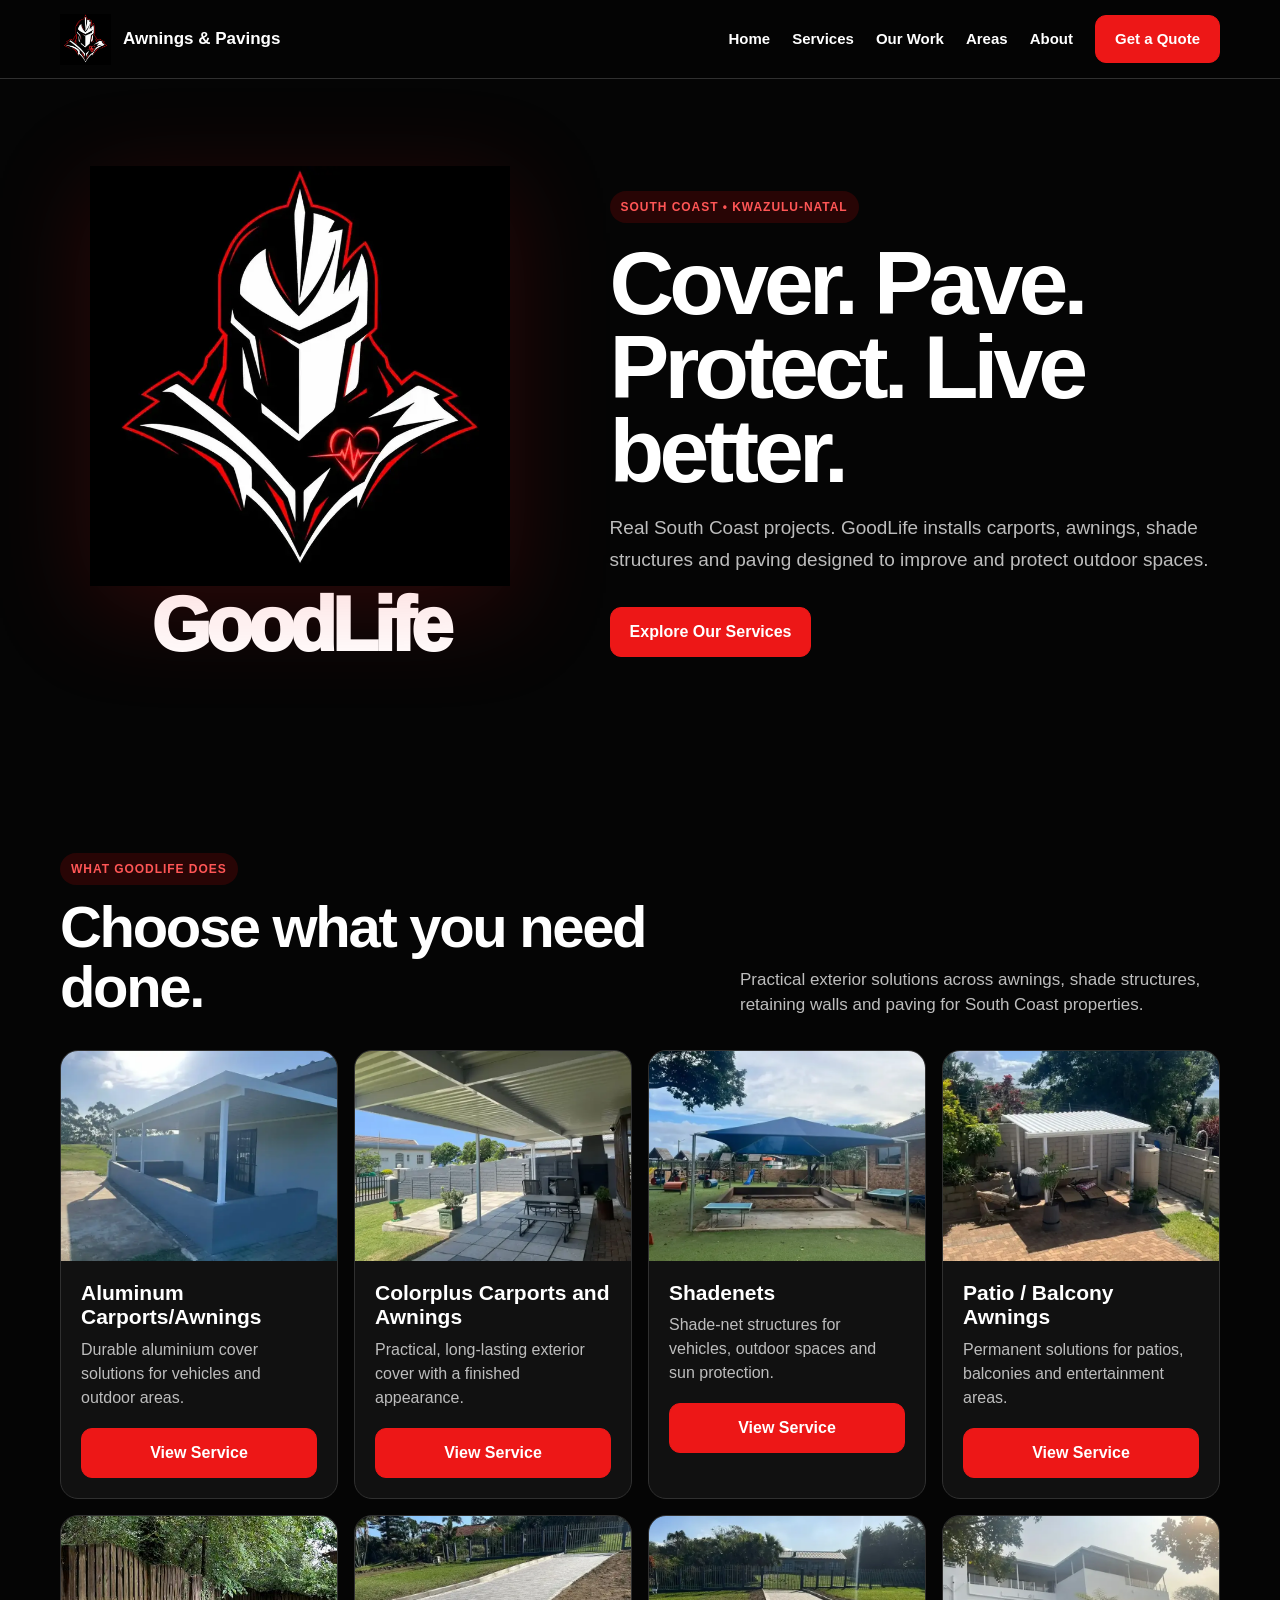
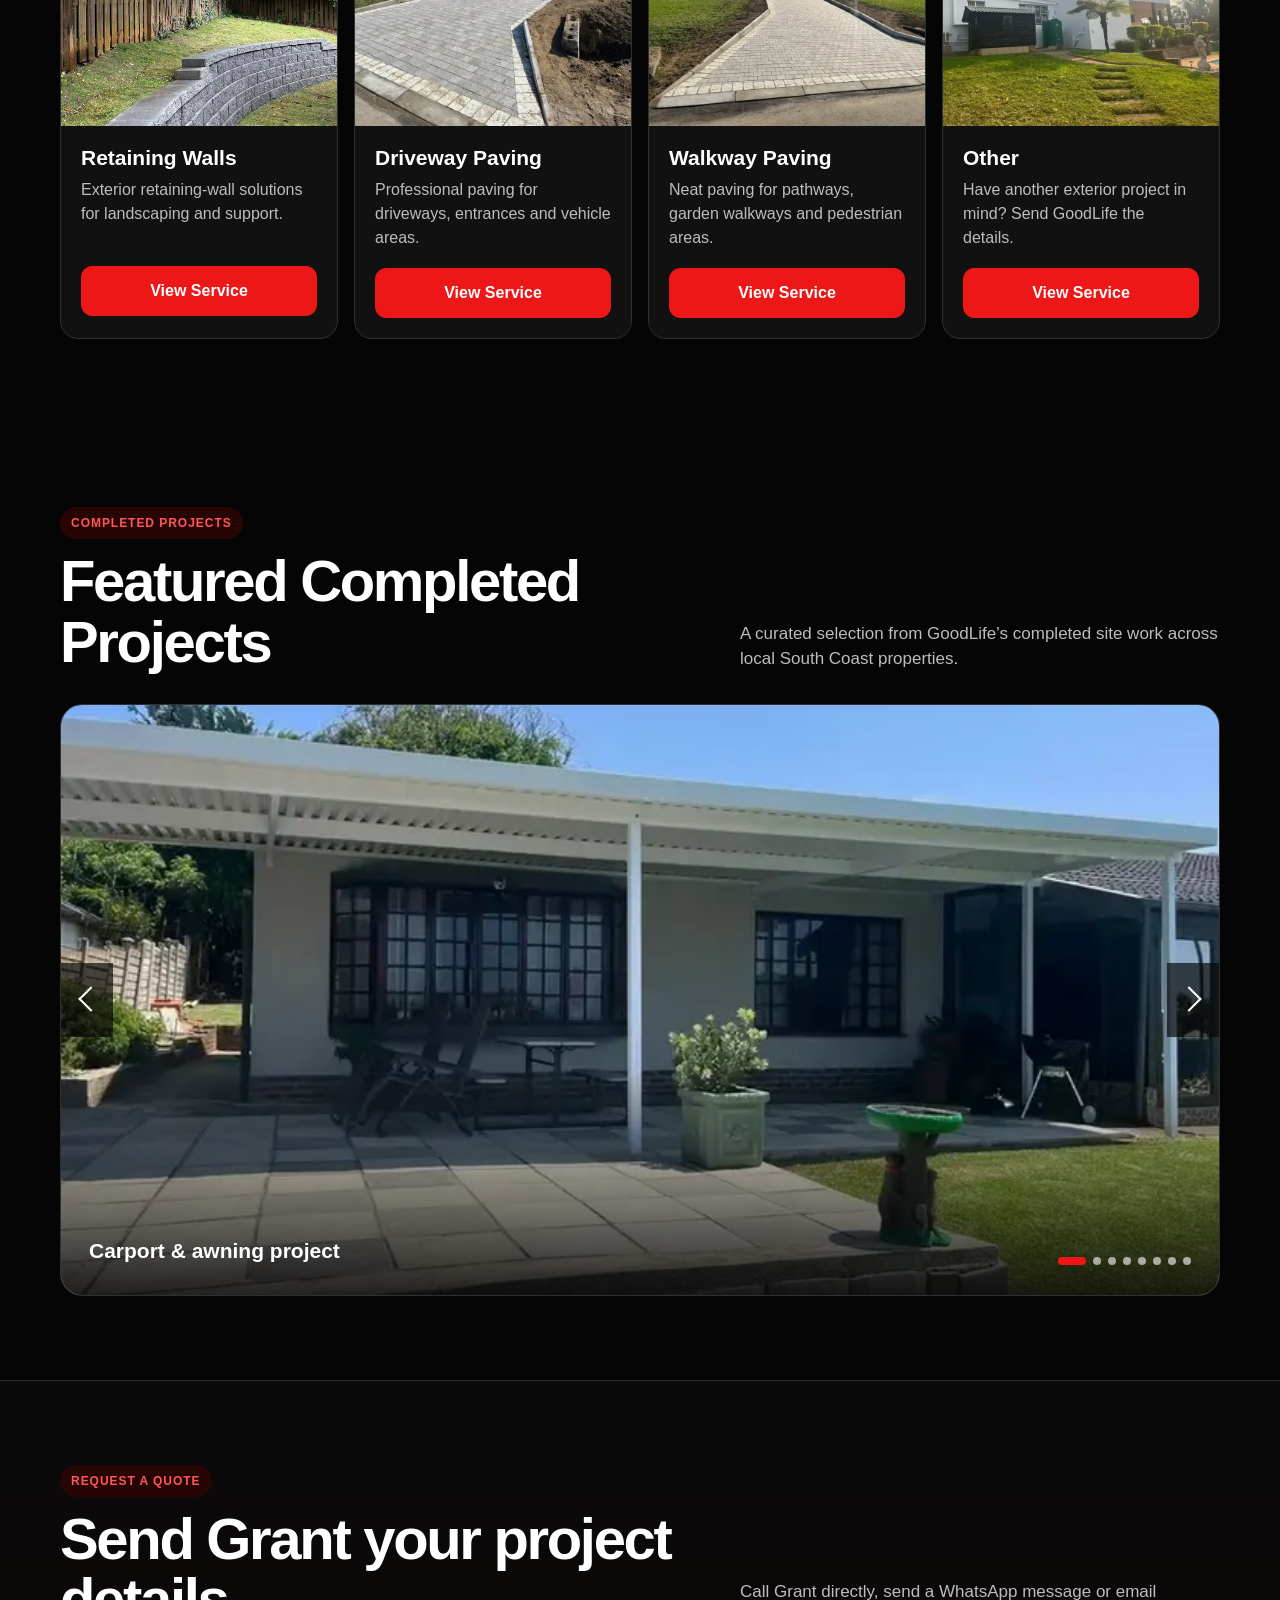
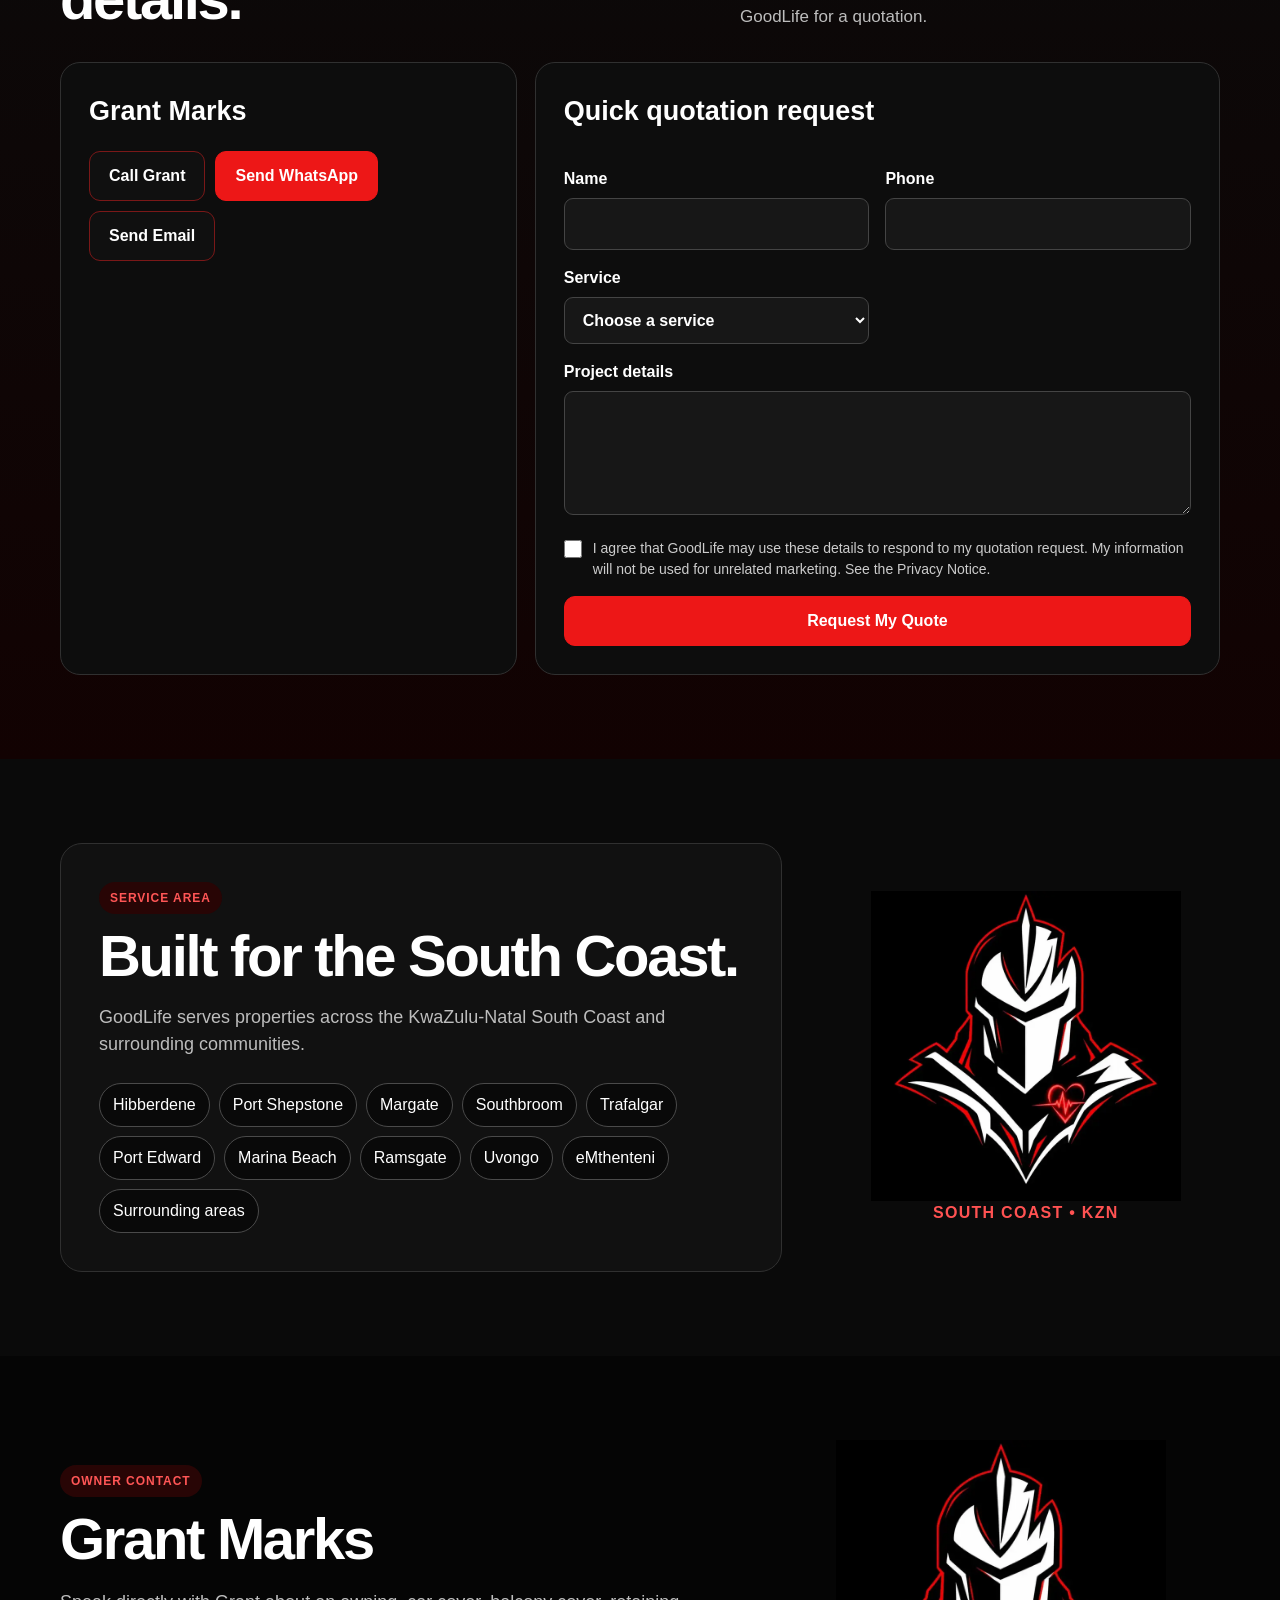
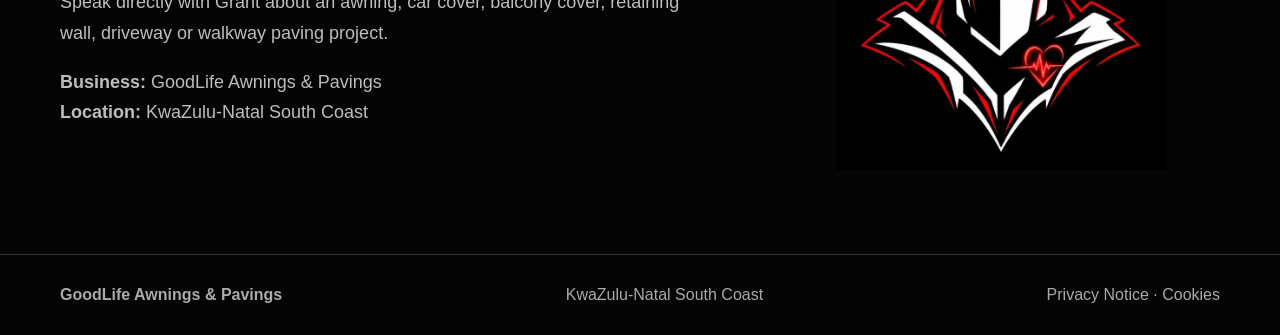
==== index.html @ 6f9e1778 "Add Ramsgate, Uvongo and eMthenteni to service areas" ====
<!doctype html><html lang="en"><head><meta charset="utf-8"><meta name="viewport" content="width=device-width,initial-scale=1"><title>GoodLife Awnings &amp; Pavings | South Coast KZN</title><meta name="description" content="Awnings, carports, shade structures, retaining walls and paving across the KwaZulu-Natal South Coast."><link rel="stylesheet" href="styles.css"><link rel="manifest" href="manifest.webmanifest"><link rel="icon" type="image/png" sizes="32x32" href="assets/icons/favicon-32.png"><link rel="apple-touch-icon" sizes="180x180" href="assets/icons/apple-touch-icon.png"><meta name="theme-color" content="#111111"></head><body>
<header><div class="wrap nav"><a class="brand" href="#home"><img src="assets/images/goodlife-logo.webp" alt="GoodLife knight logo"><strong>Awnings &amp; Pavings</strong></a><nav><a href="#home">Home</a><a href="#services">Services</a><a href="#work">Our Work</a><a href="#area">Areas</a><a href="#about">About</a><a class="btn primary" href="#contact">Get a Quote</a></nav></div></header><main>
<section class="wrap hero" id="home"><div class="hero-logo"><img src="assets/images/goodlife-logo.webp" alt="GoodLife knight logo"><span>GoodLife</span></div><div class="hero-copy"><span class="tag">South Coast • KwaZulu-Natal</span><h1>Cover. Pave.<br>Protect. Live better.</h1><p class="lead">Real South Coast projects. GoodLife installs carports, awnings, shade structures and paving designed to improve and protect outdoor spaces.</p><a class="btn primary" href="#services">Explore Our Services</a></div></section>
<section id="services"><div class="wrap"><div class="head"><div><span class="tag">What GoodLife does</span><h2>Choose what you need done.</h2></div><p>Practical exterior solutions across awnings, shade structures, retaining walls and paving for South Coast properties.</p></div><div class="services">
<article class="card" data-service="aluminum-carports-awnings"><img src="assets/images/service-aluminum-carports-awnings.webp" alt="GoodLife aluminium carport project"><div class="body"><h3>Aluminum Carports/Awnings</h3><p>Durable aluminium cover solutions for vehicles and outdoor areas.</p><a class="btn primary" href="service.html?service=aluminum-carports-awnings">View Service</a></div></article>
<article class="card" data-service="colorplus-carports-awnings"><img src="assets/images/service-colorplus-carports-awnings.webp" alt="GoodLife Colorplus awning project"><div class="body"><h3>Colorplus Carports and Awnings</h3><p>Practical, long-lasting exterior cover with a finished appearance.</p><a class="btn primary" href="service.html?service=colorplus-carports-awnings">View Service</a></div></article>
<article class="card" data-service="shadenets"><img src="assets/images/service-shadenets.webp" alt="GoodLife shade-net project"><div class="body"><h3>Shadenets</h3><p>Shade-net structures for vehicles, outdoor spaces and sun protection.</p><a class="btn primary" href="service.html?service=shadenets">View Service</a></div></article>
<article class="card" data-service="patio-balcony-awnings"><img src="assets/images/service-patio-balcony-awnings.webp" alt="GoodLife patio awning project"><div class="body"><h3>Patio / Balcony Awnings</h3><p>Permanent solutions for patios, balconies and entertainment areas.</p><a class="btn primary" href="service.html?service=patio-balcony-awnings">View Service</a></div></article>
<article class="card" data-service="retaining-walls"><img src="assets/images/retaining-walls-project.jpg" alt="Completed curved block retaining wall installed by GoodLife"><div class="body"><h3>Retaining Walls</h3><p>Exterior retaining-wall solutions for landscaping and support.</p><a class="btn primary" href="service.html?service=retaining-walls">View Service</a></div></article>
<article class="card" data-service="driveway-paving"><img src="assets/images/service-driveway-paving.webp" alt="GoodLife driveway paving project"><div class="body"><h3>Driveway Paving</h3><p>Professional paving for driveways, entrances and vehicle areas.</p><a class="btn primary" href="service.html?service=driveway-paving">View Service</a></div></article>
<article class="card" data-service="walkway-paving"><img src="assets/images/service-walkway-paving.webp" alt="GoodLife walkway paving project"><div class="body"><h3>Walkway Paving</h3><p>Neat paving for pathways, garden walkways and pedestrian areas.</p><a class="btn primary" href="service.html?service=walkway-paving">View Service</a></div></article>
<article class="card" data-service="other"><img src="assets/images/service-other.webp" alt="GoodLife exterior project"><div class="body"><h3>Other</h3><p>Have another exterior project in mind? Send GoodLife the details.</p><a class="btn primary" href="service.html?service=other">View Service</a></div></article>
</div></div></section>
<section id="work"><div class="wrap"><div class="head"><div><span class="tag">Completed projects</span><h2>Featured Completed Projects</h2></div><p>A curated selection from GoodLife’s completed site work across local South Coast properties.</p></div><div class="carousel" tabindex="0" aria-label="Featured completed projects carousel"><div class="slides">
<figure class="slide active"><img src="assets/images/project-01.webp" alt="GoodLife carport project"><figcaption>Carport &amp; awning project</figcaption></figure><figure class="slide"><img src="assets/images/project-02.webp" alt="GoodLife vehicle cover"><figcaption>Vehicle cover installation</figcaption></figure><figure class="slide"><img src="assets/images/project-03.webp" alt="GoodLife patio cover"><figcaption>Patio &amp; outdoor cover</figcaption></figure><figure class="slide"><img src="assets/images/project-04.webp" alt="GoodLife shade structure"><figcaption>Shade structure project</figcaption></figure><figure class="slide"><img src="assets/images/project-05.webp" alt="Outdoor cover"><figcaption>Outdoor entertainment area</figcaption></figure><figure class="slide"><img src="assets/images/project-06.webp" alt="Covered vehicle area"><figcaption>Covered vehicle area</figcaption></figure><figure class="slide"><img src="assets/images/project-07.webp" alt="Completed property project"><figcaption>Completed property project</figcaption></figure><figure class="slide"><img src="assets/images/project-08.webp" alt="Exterior installation"><figcaption>Exterior installation</figcaption></figure>
</div><button class="arrow prev" type="button" aria-label="Previous completed project"></button><button class="arrow next" type="button" aria-label="Next completed project"></button><div class="dots"></div></div></div></section>
<section class="contact" id="contact"><div class="wrap"><div class="head"><div><span class="tag">Request a quote</span><h2>Send Grant your project details.</h2></div><p>Call Grant directly, send a WhatsApp message or email GoodLife for a quotation.</p></div><div class="contact-grid"><div class="contact-card"><h3>Grant Marks</h3><div class="contact-line" id="callLine" hidden><b>Business Calls</b><br><span>063 752 2149</span></div><div class="contact-line" id="waLine" hidden><b>WhatsApp</b><br><span>063 752 2149</span></div><div class="contact-line" id="emailLine" hidden><b>Email</b><br><span>goodlifepavingsndawnings@yahoo.com</span></div><div class="actions"><a class="btn secondary" id="callBtn" href="tel:+27637522149">Call Grant</a><a class="btn primary" id="waBtn" href="https://wa.me/27637522149" target="_blank" rel="noopener">Send WhatsApp</a><a class="btn secondary" id="mailBtn" href="mailto:goodlifepavingsndawnings@yahoo.com">Send Email</a></div></div>
<form class="contact-card" id="quoteForm"><h3>Quick quotation request</h3><label>Name<input id="nm" required autocomplete="name"></label><label>Phone<input id="ph" required inputmode="tel" autocomplete="tel"></label><label>Service<select id="sv" required><option value="">Choose a service</option><option>Aluminum Carports/Awnings</option><option>Colorplus Carports and Awnings</option><option>Shadenets</option><option>Patio / Balcony Awnings</option><option>Retaining Walls</option><option>Driveway Paving</option><option>Walkway Paving</option><option>Other</option></select></label><label>Project details<textarea id="msg" rows="4" required></textarea></label><label class="consent"><input id="dwkConsent" type="checkbox" required><span>I agree that GoodLife may use these details to respond to my quotation request. My information will not be used for unrelated marketing. See the <a href="privacy.html" target="_blank" rel="noopener">Privacy Notice</a>.</span></label><button class="btn primary" type="submit">Request My Quote</button></form></div></div></section>
<section id="area"><div class="wrap area"><div class="area-box"><span class="tag">Service area</span><h2>Built for the South Coast.</h2><p>GoodLife serves properties across the KwaZulu-Natal South Coast and surrounding communities.</p><div class="chips"><span>Hibberdene</span><span>Port Shepstone</span><span>Margate</span><span>Southbroom</span><span>Trafalgar</span><span>Port Edward</span><span>Marina Beach</span><span>Ramsgate</span><span>Uvongo</span><span>eMthenteni</span><span>Surrounding areas</span></div></div><div class="area-logo"><img src="assets/images/goodlife-logo.webp" alt="GoodLife knight logo"><strong>SOUTH COAST • KZN</strong></div></div></section>
<section id="about"><div class="wrap about"><div><span class="tag">Owner contact</span><h2>Grant Marks</h2><p>Speak directly with Grant about an awning, car cover, balcony cover, retaining wall, driveway or walkway paving project.</p><p><b>Business:</b> GoodLife Awnings &amp; Pavings<br><b>Location:</b> KwaZulu-Natal South Coast</p></div><img src="assets/images/goodlife-logo.webp" alt="GoodLife knight logo"></div></section>
</main><footer><div class="wrap foot"><strong>GoodLife Awnings &amp; Pavings</strong><span>KwaZulu-Natal South Coast</span><span><a href="privacy.html">Privacy Notice</a> · <a href="cookies.html">Cookies</a></span></div></footer><div id="dwkStatus" aria-live="polite">DwK lead capture ready</div><script src="app.js"></script></body></html>
---- styles.css ----
:root{--red:#ed1717;--red-dark:#8f0e0e;--black:#050505;--panel:#111;--panel-2:#171717;--line:#303030;--text:#fff;--muted:#bdbdbd;--radius:18px}
*{box-sizing:border-box}html{scroll-behavior:smooth;scroll-padding-top:88px}body{margin:0;background:var(--black);color:var(--text);font-family:Arial,Helvetica,sans-serif;line-height:1.5}img{display:block;max-width:100%}a{color:inherit;text-decoration:none}.wrap{width:min(1160px,calc(100% - 40px));margin:auto}
header{position:sticky;top:0;z-index:30;background:#050505ed;border-bottom:1px solid var(--line);backdrop-filter:blur(14px)}.nav{min-height:78px;display:flex;align-items:center;justify-content:space-between;gap:24px}.brand{display:flex;align-items:center;gap:12px;font-size:17px}.brand img{width:51px;height:51px;object-fit:contain}.brand strong{white-space:nowrap}nav{display:flex;align-items:center;gap:22px;font-size:15px;font-weight:700}nav a:not(.btn):hover,nav a:not(.btn):focus-visible{color:#ff5555}
.btn{display:inline-flex;align-items:center;justify-content:center;min-height:48px;padding:12px 19px;border:1px solid #7a1818;border-radius:11px;font:inherit;font-weight:900;cursor:pointer;transition:.2s ease}.btn.primary{background:var(--red);border-color:var(--red);color:#fff}.btn.secondary{background:#101010;color:#fff}.btn:hover,.btn:focus-visible{transform:translateY(-1px);box-shadow:0 10px 28px #ed17172d;outline:2px solid #ff7474;outline-offset:2px}.tag{display:inline-block;padding:7px 11px;border-radius:999px;background:#280505;color:#ff5656;font-size:12px;font-weight:900;letter-spacing:.08em;text-transform:uppercase}
.hero{min-height:690px;display:grid;grid-template-columns:.88fr 1.12fr;align-items:center;gap:70px;padding:70px 0}.hero-logo{display:grid;place-items:center}.hero-logo img{width:min(420px,90%);filter:drop-shadow(0 22px 48px #ed17172c)}.hero-logo span{margin-top:-18px;font-size:clamp(40px,6vw,76px);font-weight:1000;letter-spacing:-.06em}.hero-copy h1{margin:18px 0;font-size:clamp(54px,7vw,92px);line-height:.94;letter-spacing:-.055em}.lead{max-width:650px;color:var(--muted);font-size:19px;line-height:1.68}.hero-copy .btn{margin-top:12px}
section{padding:84px 0}.head{display:flex;justify-content:space-between;align-items:end;gap:40px;margin-bottom:32px}.head h2,.why h2,.area h2,.about h2{margin:12px 0 0;font-size:clamp(36px,5vw,58px);line-height:1.04;letter-spacing:-.04em}.head>p{max-width:480px;margin:0;color:var(--muted);font-size:17px}.services{display:grid;grid-template-columns:repeat(4,1fr);gap:16px}.card{overflow:hidden;background:var(--panel);border:1px solid var(--line);border-radius:var(--radius);cursor:pointer;transition:.22s ease}.card:hover,.card:focus-visible{transform:translateY(-4px);border-color:#7b2020;box-shadow:0 18px 44px #000}.card img{width:100%;height:210px;object-fit:cover}.card .body{padding:20px}.card h3{margin:0 0 8px;font-size:21px;line-height:1.17}.card p{min-height:70px;margin:0 0 18px;color:var(--muted)}.card .btn{width:100%}
.why{background:linear-gradient(135deg,#230303,#090909 48%,#130202);border-block:1px solid #461010}.why-inner{display:grid;grid-template-columns:.85fr 1.15fr;gap:70px;align-items:center}.why-inner>div:first-child p{max-width:440px;color:#cacaca;font-size:18px}.why-inner>div:first-child .btn{margin-top:12px}.reasons{display:grid;grid-template-columns:1fr 1fr;border:1px solid #4f1818;border-radius:20px;overflow:hidden}.reasons article{min-height:190px;padding:25px;border-bottom:1px solid #4f1818}.reasons article:nth-child(odd){border-right:1px solid #4f1818}.reasons article:nth-last-child(-n+2){border-bottom:0}.reasons span{color:#ff4f4f;font-weight:900}.reasons h3{margin:8px 0;font-size:21px}.reasons p{margin:0;color:#c0c0c0}
.carousel{position:relative;overflow:hidden;border:1px solid var(--line);border-radius:22px;background:#0d0d0d;outline:none}.slides{position:relative;height:590px}.slide{position:absolute;inset:0;margin:0;opacity:0;pointer-events:none;transition:opacity .55s ease}.slide.active{opacity:1;pointer-events:auto}.slide img{width:100%;height:100%;object-fit:cover}.slide::after{content:"";position:absolute;inset:auto 0 0;height:38%;background:linear-gradient(transparent,#050505df)}.slide figcaption{position:absolute;left:28px;bottom:28px;z-index:2;font-size:21px;font-weight:900}.arrow{position:absolute;top:50%;z-index:3;width:52px;height:74px;border:0;background:#060606ad;cursor:pointer;transform:translateY(-50%);transition:.2s}.arrow:hover,.arrow:focus-visible{background:var(--red);outline:2px solid #fff}.arrow.prev{left:0}.arrow.next{right:0}.arrow::before{content:"";position:absolute;top:27px;width:16px;height:16px;border-top:2px solid #fff;border-right:2px solid #fff}.arrow.prev::before{left:21px;transform:rotate(-135deg)}.arrow.next::before{right:21px;transform:rotate(45deg)}.dots{position:absolute;z-index:3;bottom:30px;right:28px;display:flex;gap:7px}.dots button{width:8px;height:8px;padding:0;border:0;border-radius:99px;background:#fff9;cursor:pointer;transition:.25s}.dots button.active{width:28px;background:var(--red)}
#area{background:#0a0a0a}.area{display:grid;grid-template-columns:1.3fr .7fr;gap:50px;align-items:center}.area-box{padding:38px;border:1px solid var(--line);border-radius:22px;background:var(--panel)}.area-box>p{color:var(--muted);font-size:18px}.chips{display:flex;gap:9px;flex-wrap:wrap;margin-top:25px}.chips span{padding:9px 13px;border:1px solid #4a4a4a;border-radius:999px;background:#090909}.area-logo{display:grid;place-items:center;text-align:center;color:#ff5252;letter-spacing:.08em}.area-logo img{width:min(310px,80%)}
.about{display:grid;grid-template-columns:1fr .65fr;align-items:center;gap:50px}.about p{max-width:650px;color:var(--muted);font-size:18px;line-height:1.7}.about img{width:min(330px,85%);justify-self:center}
.contact{background:linear-gradient(180deg,#0a0a0a,#120202);border-top:1px solid var(--line)}.contact-grid{display:grid;grid-template-columns:.8fr 1.2fr;gap:18px}.contact-card{padding:28px;background:#0d0d0d;border:1px solid var(--line);border-radius:20px}.contact-card h3{margin:0 0 20px;font-size:27px}.contact-line{margin:0 0 16px;padding:15px;border-left:3px solid var(--red);background:#171717}.contact-line span{color:#ddd;overflow-wrap:anywhere}.actions{display:flex;gap:10px;flex-wrap:wrap}form{display:grid;grid-template-columns:1fr 1fr;gap:16px}form h3,form label:nth-of-type(4),form .consent,form button{grid-column:1/-1}label{font-weight:800}input,select,textarea{width:100%;margin-top:7px;padding:13px 14px;border:1px solid #444;border-radius:9px;background:#171717;color:#fff;font:inherit}textarea{resize:vertical}.consent{display:flex;align-items:flex-start;gap:11px;color:#ccc;font-size:14px;font-weight:400}.consent input{width:18px;height:18px;margin:2px 0 0;flex:0 0 auto}footer{padding:28px 0;border-top:1px solid var(--line);color:#aaa}.foot{display:flex;justify-content:space-between;gap:16px;flex-wrap:wrap}#dwkStatus{position:fixed;right:18px;bottom:18px;z-index:40;max-width:360px;padding:11px 14px;border:1px solid #343434;border-radius:10px;background:#111e;color:#aaa;font-size:13px;opacity:0;pointer-events:none;transform:translateY(10px);transition:.25s}#dwkStatus.saved,#dwkStatus.error{opacity:1;transform:none}#dwkStatus.saved{color:#fff;border-color:#7a1717}#dwkStatus.error{color:#ffd1d1;border-color:#a53030}
@media(max-width:940px){nav>a:not(.btn){display:none}.hero{grid-template-columns:.8fr 1.2fr;gap:30px}.services{grid-template-columns:repeat(2,1fr)}.why-inner{grid-template-columns:1fr;gap:35px}.slides{height:500px}}
@media(max-width:700px){.wrap{width:min(100% - 26px,1160px)}section{padding:64px 0}.nav{min-height:68px}.brand img{width:43px;height:43px}.brand strong{font-size:14px}.nav .btn{min-height:42px;padding:9px 12px;font-size:13px}.hero{min-height:0;grid-template-columns:1fr;padding:48px 0 64px;text-align:center}.hero-logo{order:0}.hero-logo img{width:min(280px,75%)}.hero-logo span{margin-top:-12px}.hero-copy{order:1}.hero-copy h1{font-size:clamp(48px,14vw,70px)}.lead{font-size:17px}.head{display:block}.head>p{margin-top:18px}.services{grid-template-columns:1fr}.card img{height:230px}.card p{min-height:0}.reasons{grid-template-columns:1fr}.reasons article,.reasons article:nth-child(odd){border-right:0;border-bottom:1px solid #4f1818}.reasons article:last-child{border-bottom:0}.reasons article:nth-last-child(2){border-bottom:1px solid #4f1818}.slides{height:420px}.slide figcaption{left:18px;bottom:52px;font-size:18px}.dots{left:18px;right:auto;bottom:22px}.area,.about,.contact-grid{grid-template-columns:1fr}.area-box{padding:26px}.about img{width:230px}.contact-grid form{grid-template-columns:1fr}form label{grid-column:1/-1}.actions .btn{width:100%}}
@media(max-width:430px){.brand strong{max-width:112px;line-height:1.1}.hero-logo img{width:230px}.carousel .arrow{width:44px;height:62px}.arrow::before{top:22px}.arrow.prev::before{left:18px}.arrow.next::before{right:18px}.slides{height:350px}}
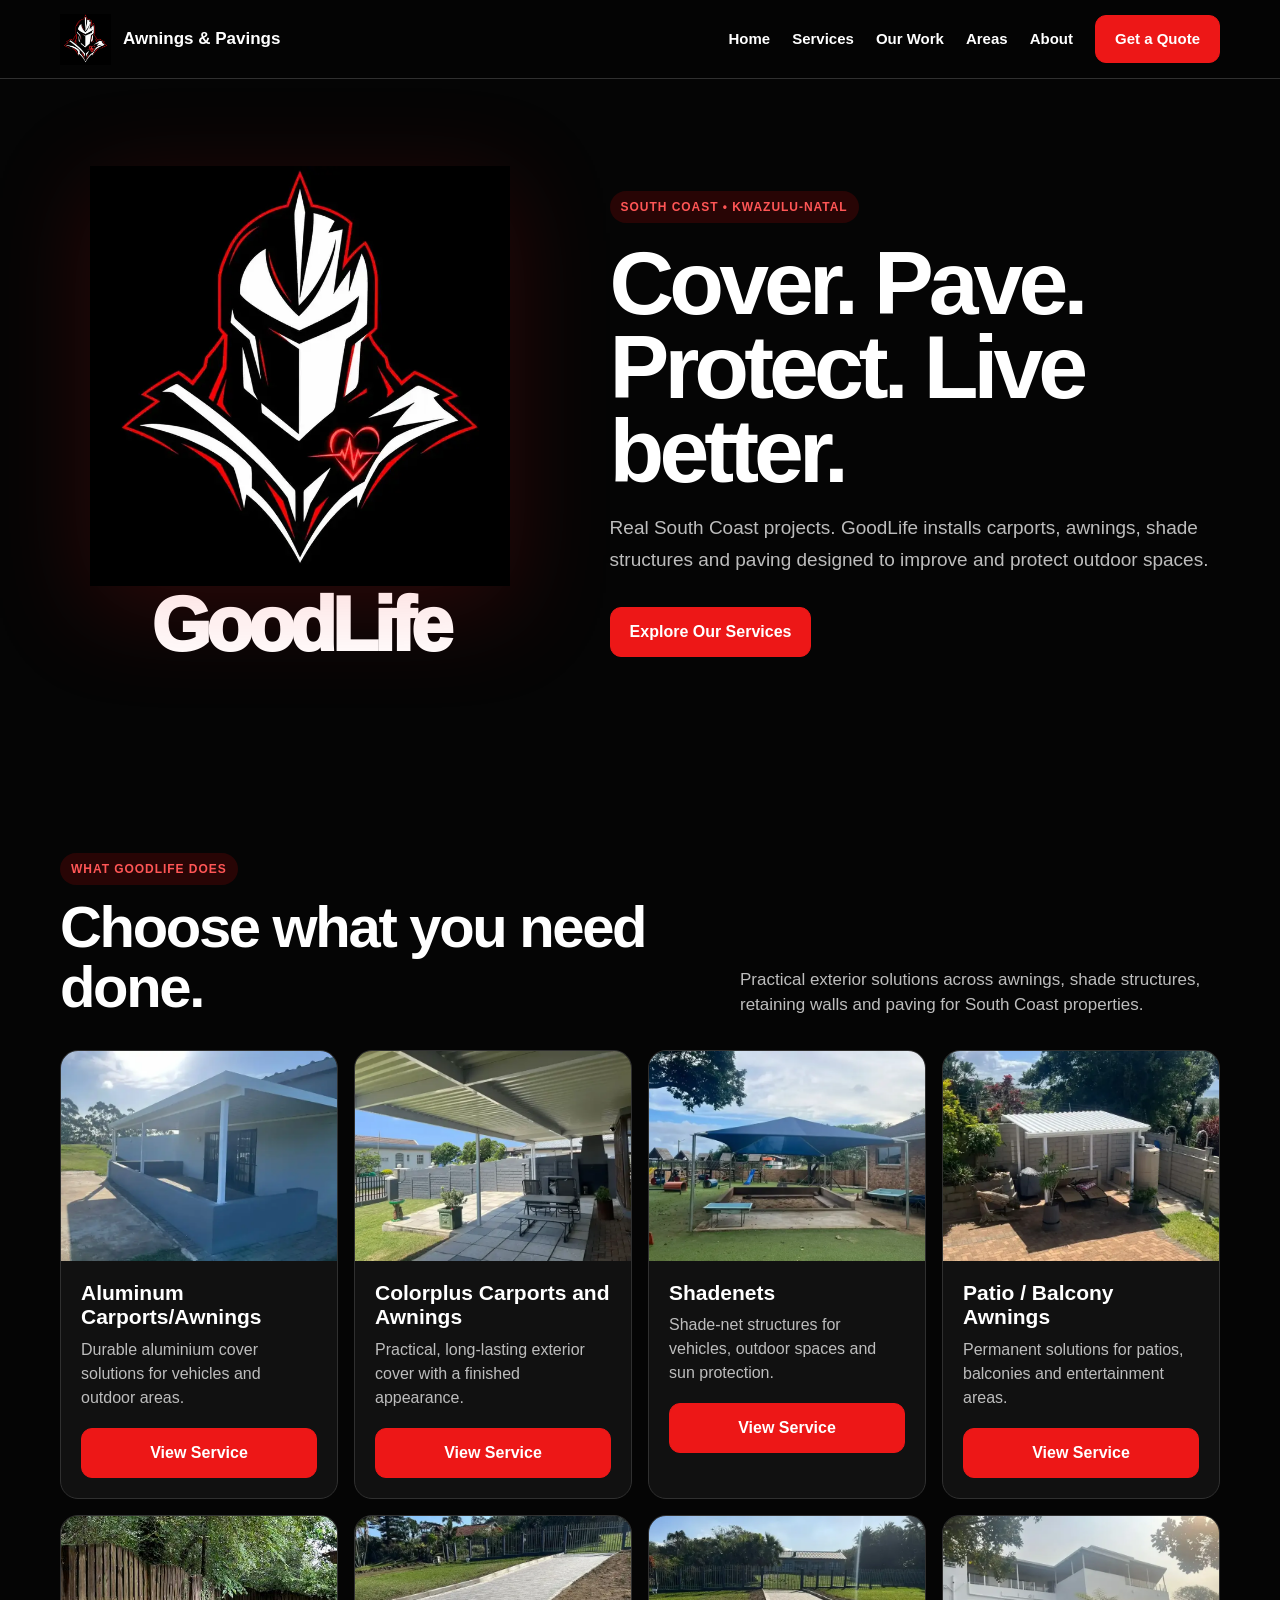
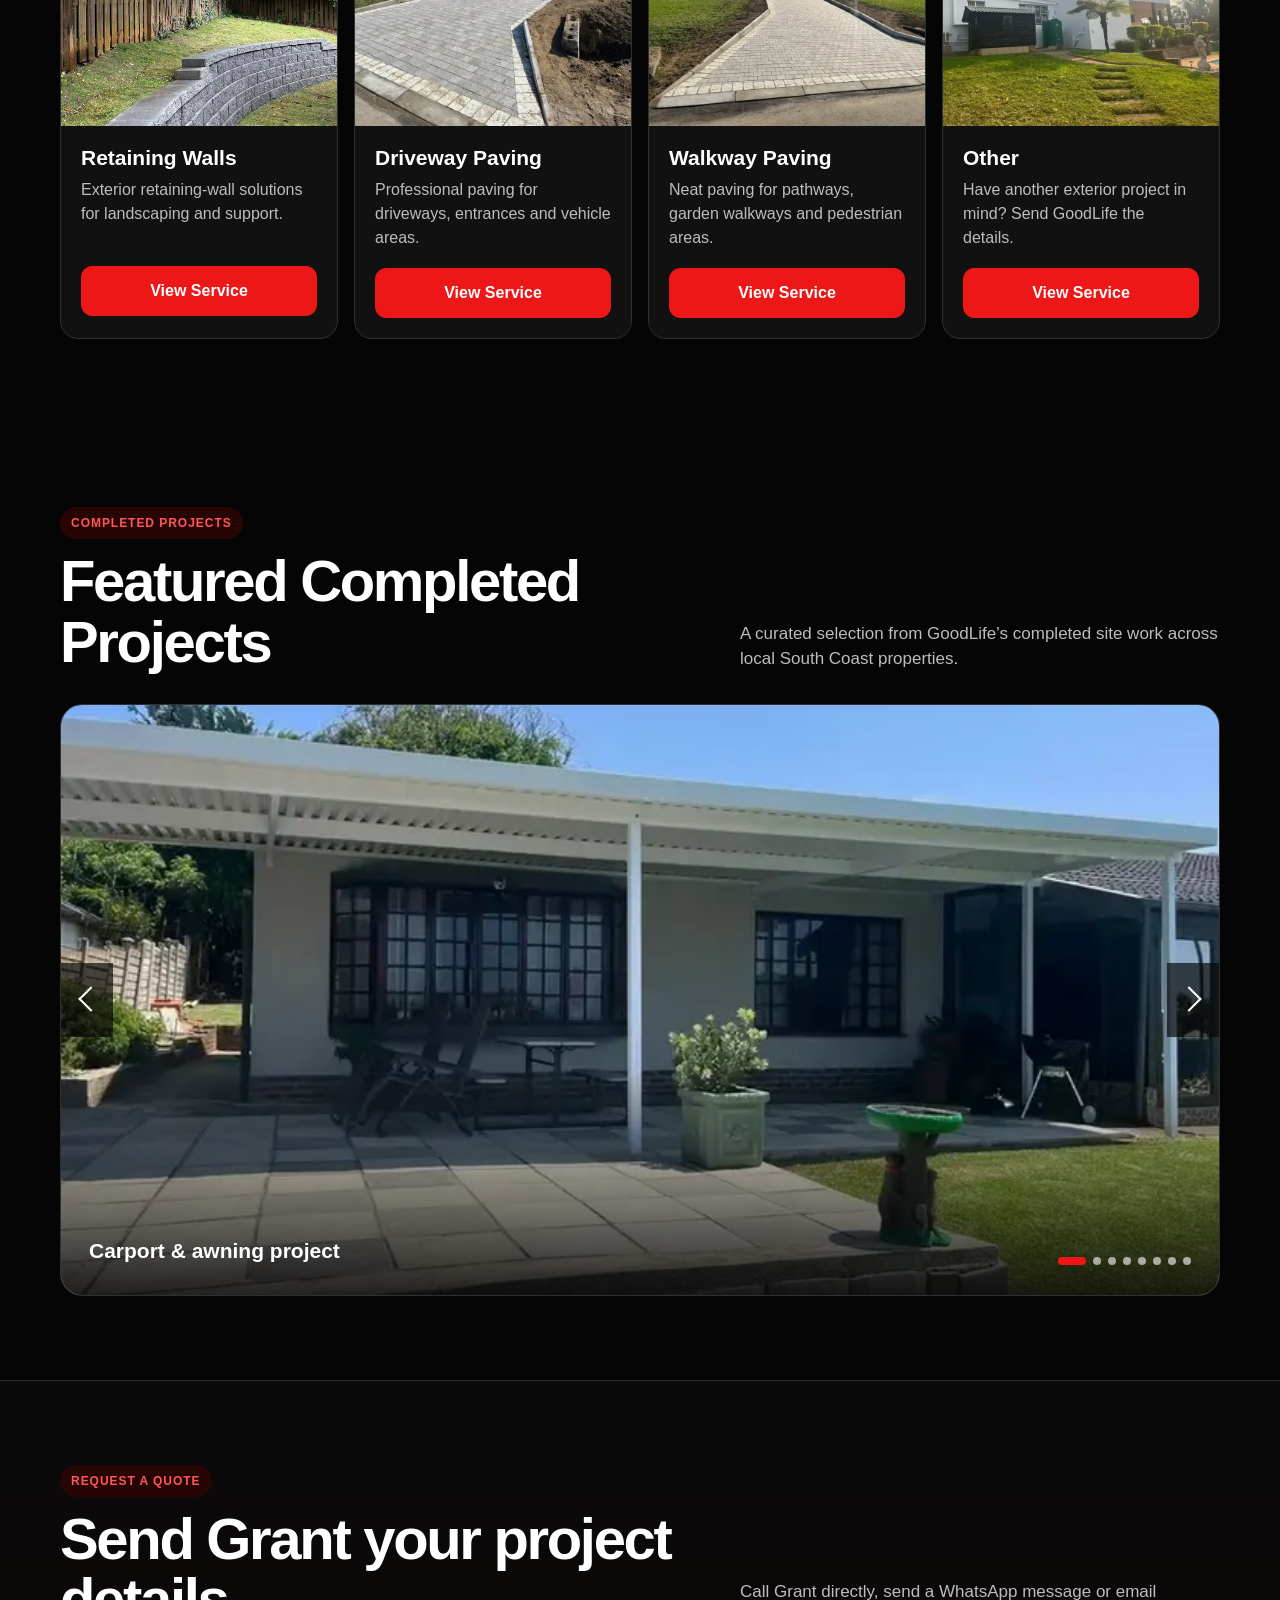
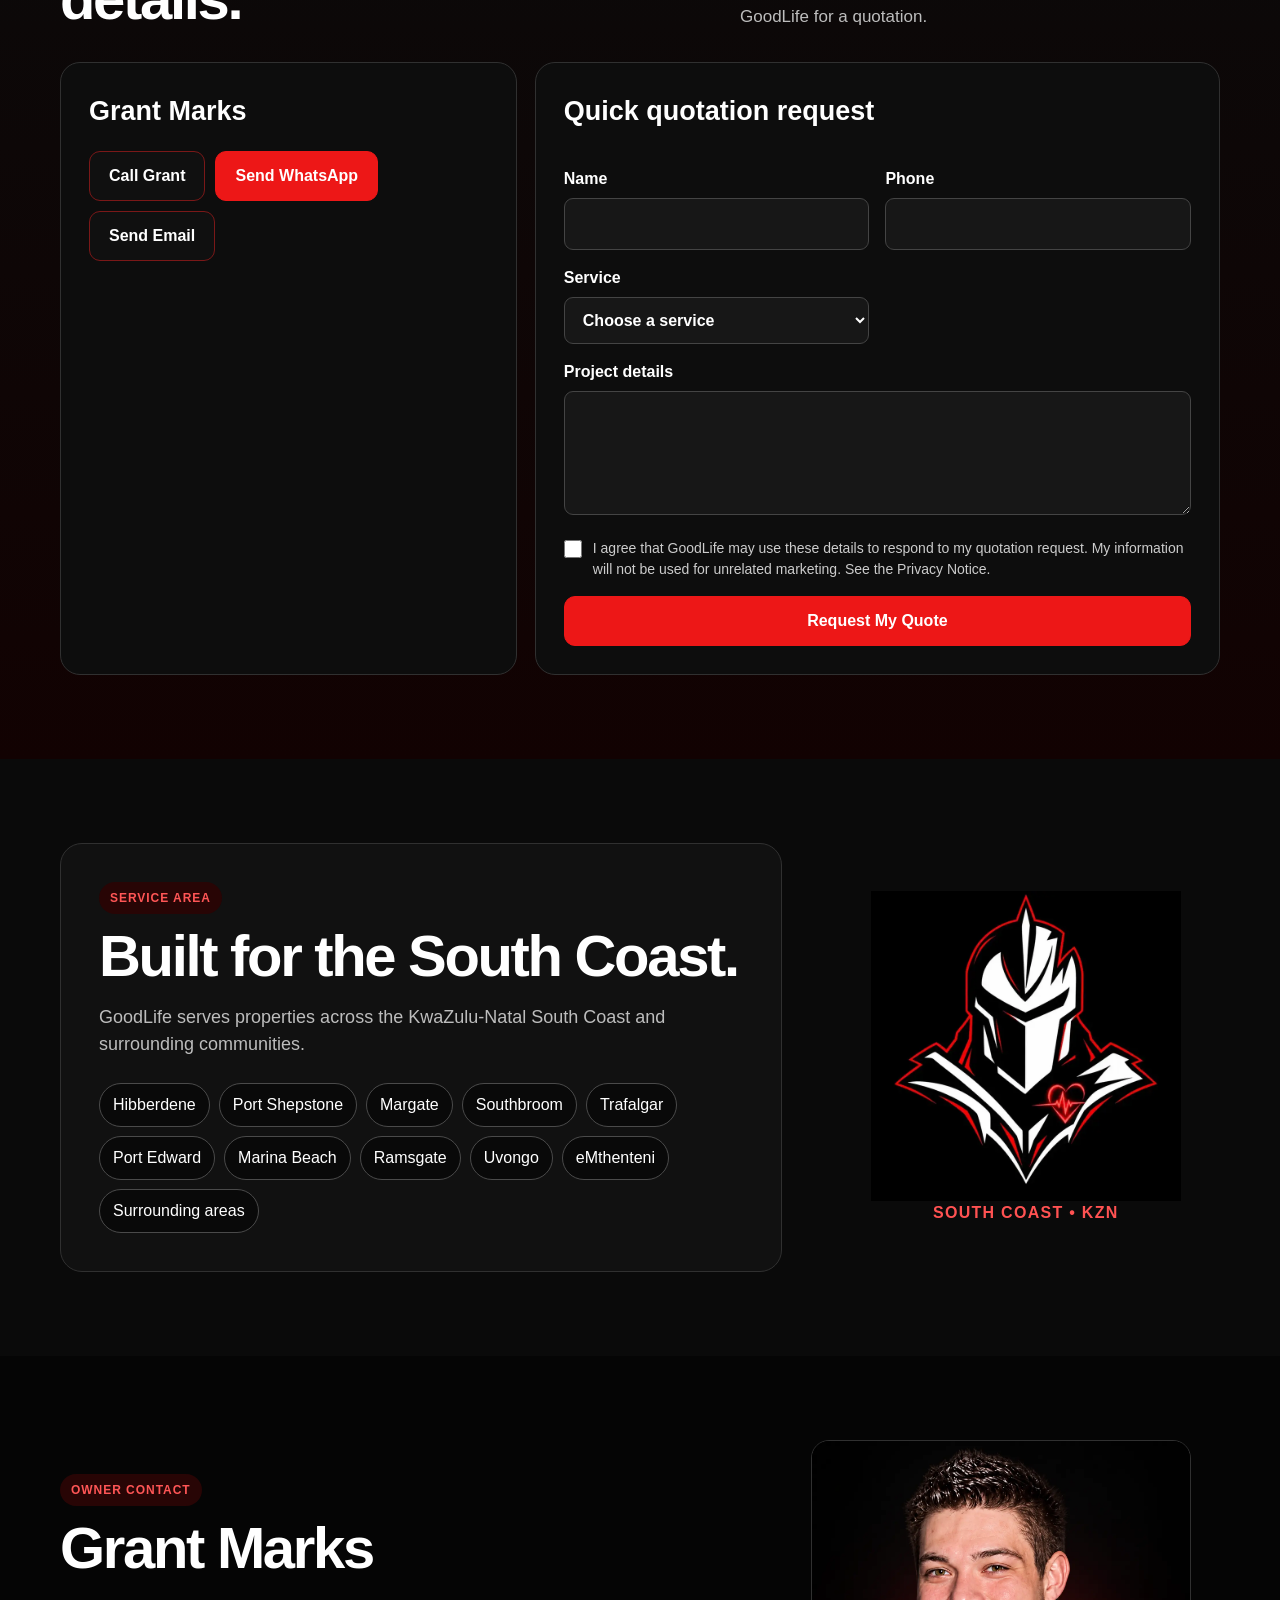
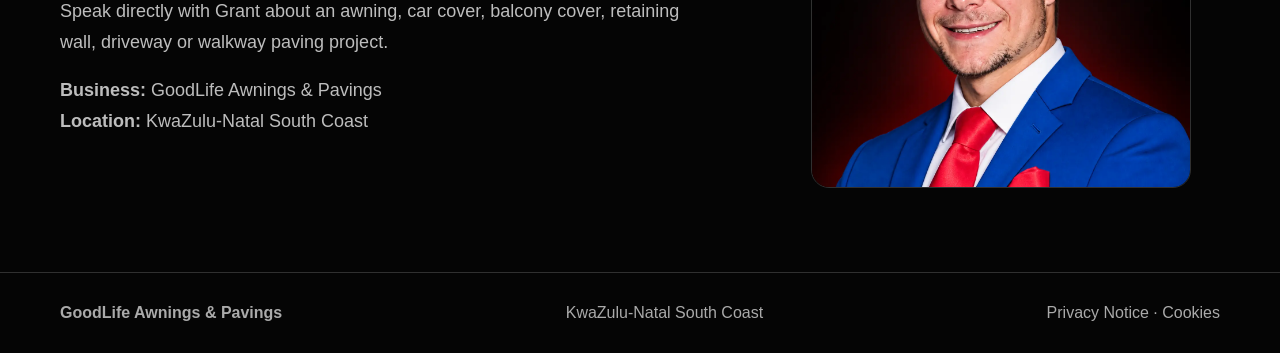
==== commit c744c85f: "Replace owner contact logo with themed Grant portrait" ====
--- a/index.html
+++ b/index.html
@@ -17,5 +17,5 @@
 <section class="contact" id="contact"><div class="wrap"><div class="head"><div><span class="tag">Request a quote</span><h2>Send Grant your project details.</h2></div><p>Call Grant directly, send a WhatsApp message or email GoodLife for a quotation.</p></div><div class="contact-grid"><div class="contact-card"><h3>Grant Marks</h3><div class="contact-line" id="callLine" hidden><b>Business Calls</b><br><span>063 752 2149</span></div><div class="contact-line" id="waLine" hidden><b>WhatsApp</b><br><span>063 752 2149</span></div><div class="contact-line" id="emailLine" hidden><b>Email</b><br><span>goodlifepavingsndawnings@yahoo.com</span></div><div class="actions"><a class="btn secondary" id="callBtn" href="tel:+27637522149">Call Grant</a><a class="btn primary" id="waBtn" href="https://wa.me/27637522149" target="_blank" rel="noopener">Send WhatsApp</a><a class="btn secondary" id="mailBtn" href="mailto:goodlifepavingsndawnings@yahoo.com">Send Email</a></div></div>
 <form class="contact-card" id="quoteForm"><h3>Quick quotation request</h3><label>Name<input id="nm" required autocomplete="name"></label><label>Phone<input id="ph" required inputmode="tel" autocomplete="tel"></label><label>Service<select id="sv" required><option value="">Choose a service</option><option>Aluminum Carports/Awnings</option><option>Colorplus Carports and Awnings</option><option>Shadenets</option><option>Patio / Balcony Awnings</option><option>Retaining Walls</option><option>Driveway Paving</option><option>Walkway Paving</option><option>Other</option></select></label><label>Project details<textarea id="msg" rows="4" required></textarea></label><label class="consent"><input id="dwkConsent" type="checkbox" required><span>I agree that GoodLife may use these details to respond to my quotation request. My information will not be used for unrelated marketing. See the <a href="privacy.html" target="_blank" rel="noopener">Privacy Notice</a>.</span></label><button class="btn primary" type="submit">Request My Quote</button></form></div></div></section>
 <section id="area"><div class="wrap area"><div class="area-box"><span class="tag">Service area</span><h2>Built for the South Coast.</h2><p>GoodLife serves properties across the KwaZulu-Natal South Coast and surrounding communities.</p><div class="chips"><span>Hibberdene</span><span>Port Shepstone</span><span>Margate</span><span>Southbroom</span><span>Trafalgar</span><span>Port Edward</span><span>Marina Beach</span><span>Ramsgate</span><span>Uvongo</span><span>eMthenteni</span><span>Surrounding areas</span></div></div><div class="area-logo"><img src="assets/images/goodlife-logo.webp" alt="GoodLife knight logo"><strong>SOUTH COAST • KZN</strong></div></div></section>
-<section id="about"><div class="wrap about"><div><span class="tag">Owner contact</span><h2>Grant Marks</h2><p>Speak directly with Grant about an awning, car cover, balcony cover, retaining wall, driveway or walkway paving project.</p><p><b>Business:</b> GoodLife Awnings &amp; Pavings<br><b>Location:</b> KwaZulu-Natal South Coast</p></div><img src="assets/images/goodlife-logo.webp" alt="GoodLife knight logo"></div></section>
+<section id="about"><div class="wrap about"><div><span class="tag">Owner contact</span><h2>Grant Marks</h2><p>Speak directly with Grant about an awning, car cover, balcony cover, retaining wall, driveway or walkway paving project.</p><p><b>Business:</b> GoodLife Awnings &amp; Pavings<br><b>Location:</b> KwaZulu-Natal South Coast</p></div><img class="owner-portrait" src="assets/images/grant-marks-owner.webp" alt="Grant Marks, owner of GoodLife Awnings and Pavings" width="1312" height="1199" loading="lazy" decoding="async"></div></section>
 </main><footer><div class="wrap foot"><strong>GoodLife Awnings &amp; Pavings</strong><span>KwaZulu-Natal South Coast</span><span><a href="privacy.html">Privacy Notice</a> · <a href="cookies.html">Cookies</a></span></div></footer><div id="dwkStatus" aria-live="polite">DwK lead capture ready</div><script src="app.js"></script></body></html>
--- a/styles.css
+++ b/styles.css
@@ -12,3 +12,6 @@
 @media(max-width:940px){nav>a:not(.btn){display:none}.hero{grid-template-columns:.8fr 1.2fr;gap:30px}.services{grid-template-columns:repeat(2,1fr)}.why-inner{grid-template-columns:1fr;gap:35px}.slides{height:500px}}
 @media(max-width:700px){.wrap{width:min(100% - 26px,1160px)}section{padding:64px 0}.nav{min-height:68px}.brand img{width:43px;height:43px}.brand strong{font-size:14px}.nav .btn{min-height:42px;padding:9px 12px;font-size:13px}.hero{min-height:0;grid-template-columns:1fr;padding:48px 0 64px;text-align:center}.hero-logo{order:0}.hero-logo img{width:min(280px,75%)}.hero-logo span{margin-top:-12px}.hero-copy{order:1}.hero-copy h1{font-size:clamp(48px,14vw,70px)}.lead{font-size:17px}.head{display:block}.head>p{margin-top:18px}.services{grid-template-columns:1fr}.card img{height:230px}.card p{min-height:0}.reasons{grid-template-columns:1fr}.reasons article,.reasons article:nth-child(odd){border-right:0;border-bottom:1px solid #4f1818}.reasons article:last-child{border-bottom:0}.reasons article:nth-last-child(2){border-bottom:1px solid #4f1818}.slides{height:420px}.slide figcaption{left:18px;bottom:52px;font-size:18px}.dots{left:18px;right:auto;bottom:22px}.area,.about,.contact-grid{grid-template-columns:1fr}.area-box{padding:26px}.about img{width:230px}.contact-grid form{grid-template-columns:1fr}form label{grid-column:1/-1}.actions .btn{width:100%}}
 @media(max-width:430px){.brand strong{max-width:112px;line-height:1.1}.hero-logo img{width:230px}.carousel .arrow{width:44px;height:62px}.arrow::before{top:22px}.arrow.prev::before{left:18px}.arrow.next::before{right:18px}.slides{height:350px}}
+
+.about img.owner-portrait{width:min(380px,100%);height:auto;border-radius:18px;border:1px solid var(--line)}
+@media(max-width:700px){.about img.owner-portrait{width:min(330px,100%)}}
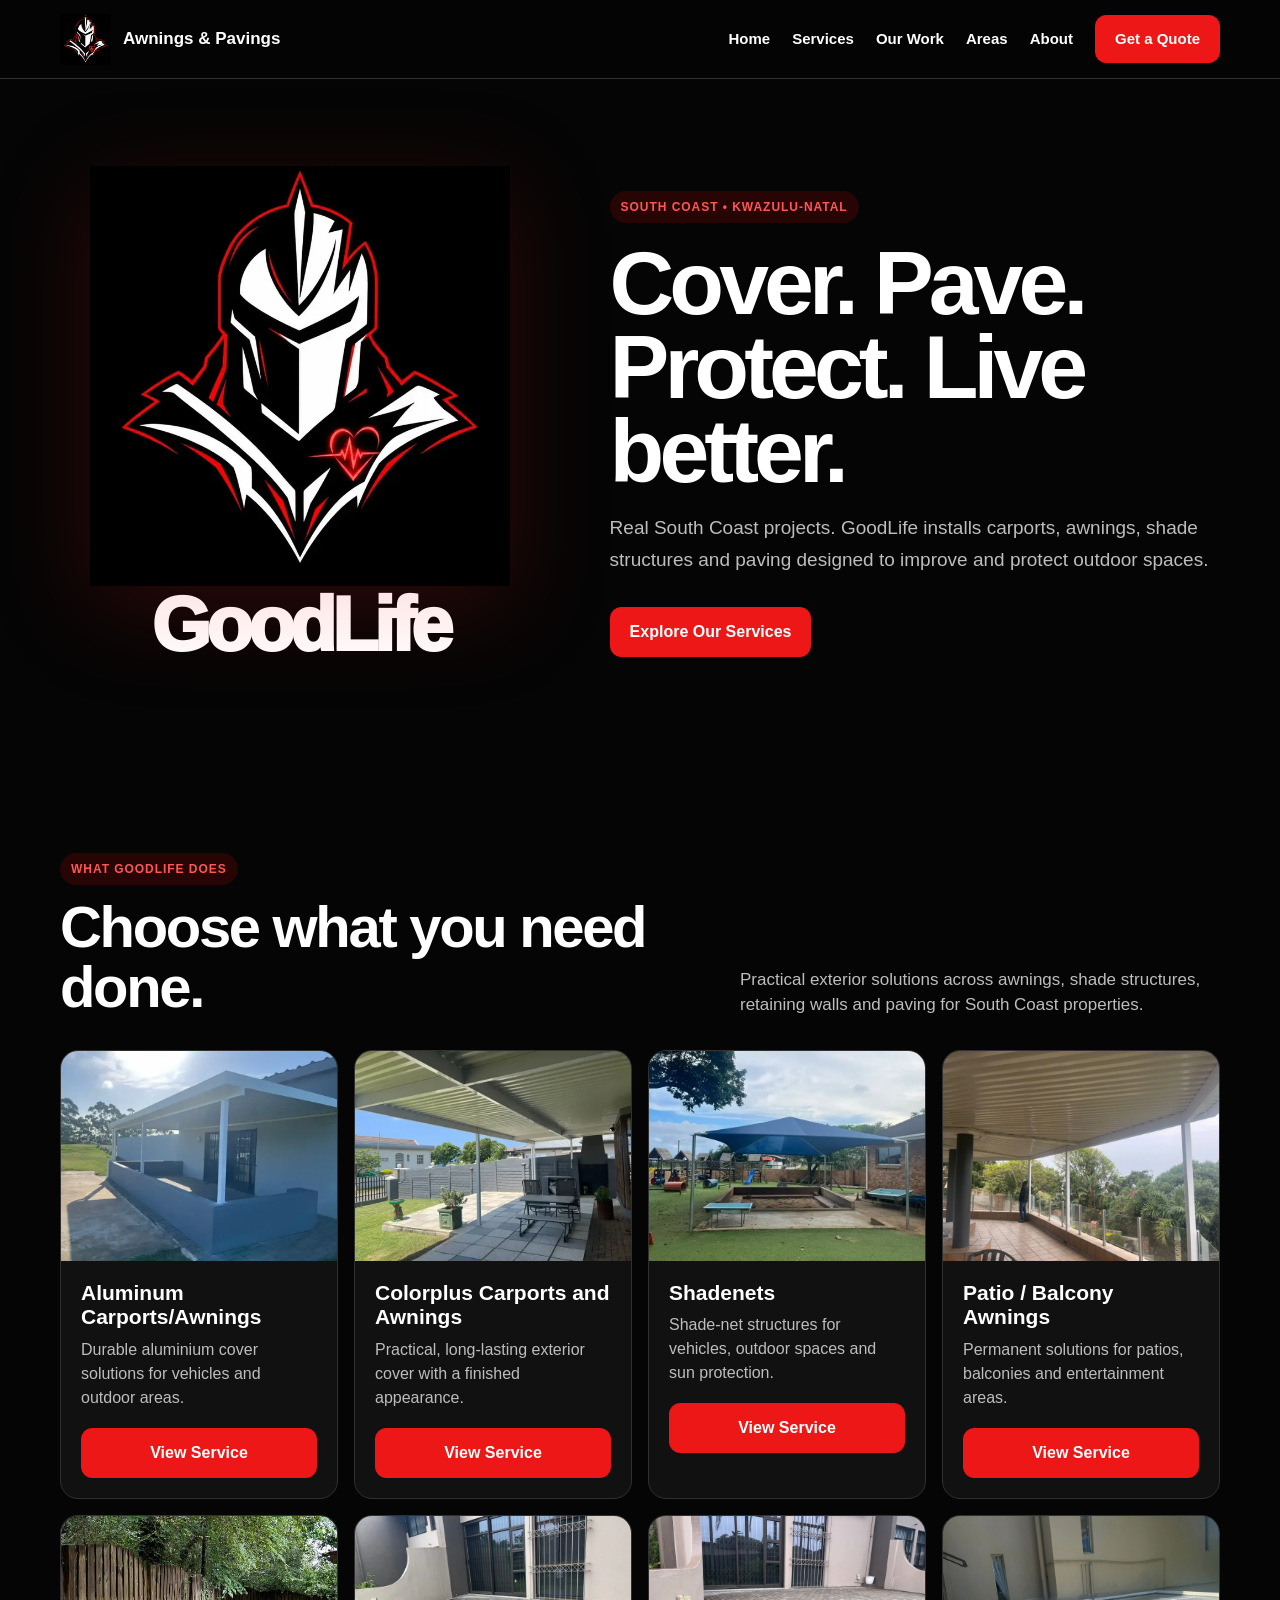
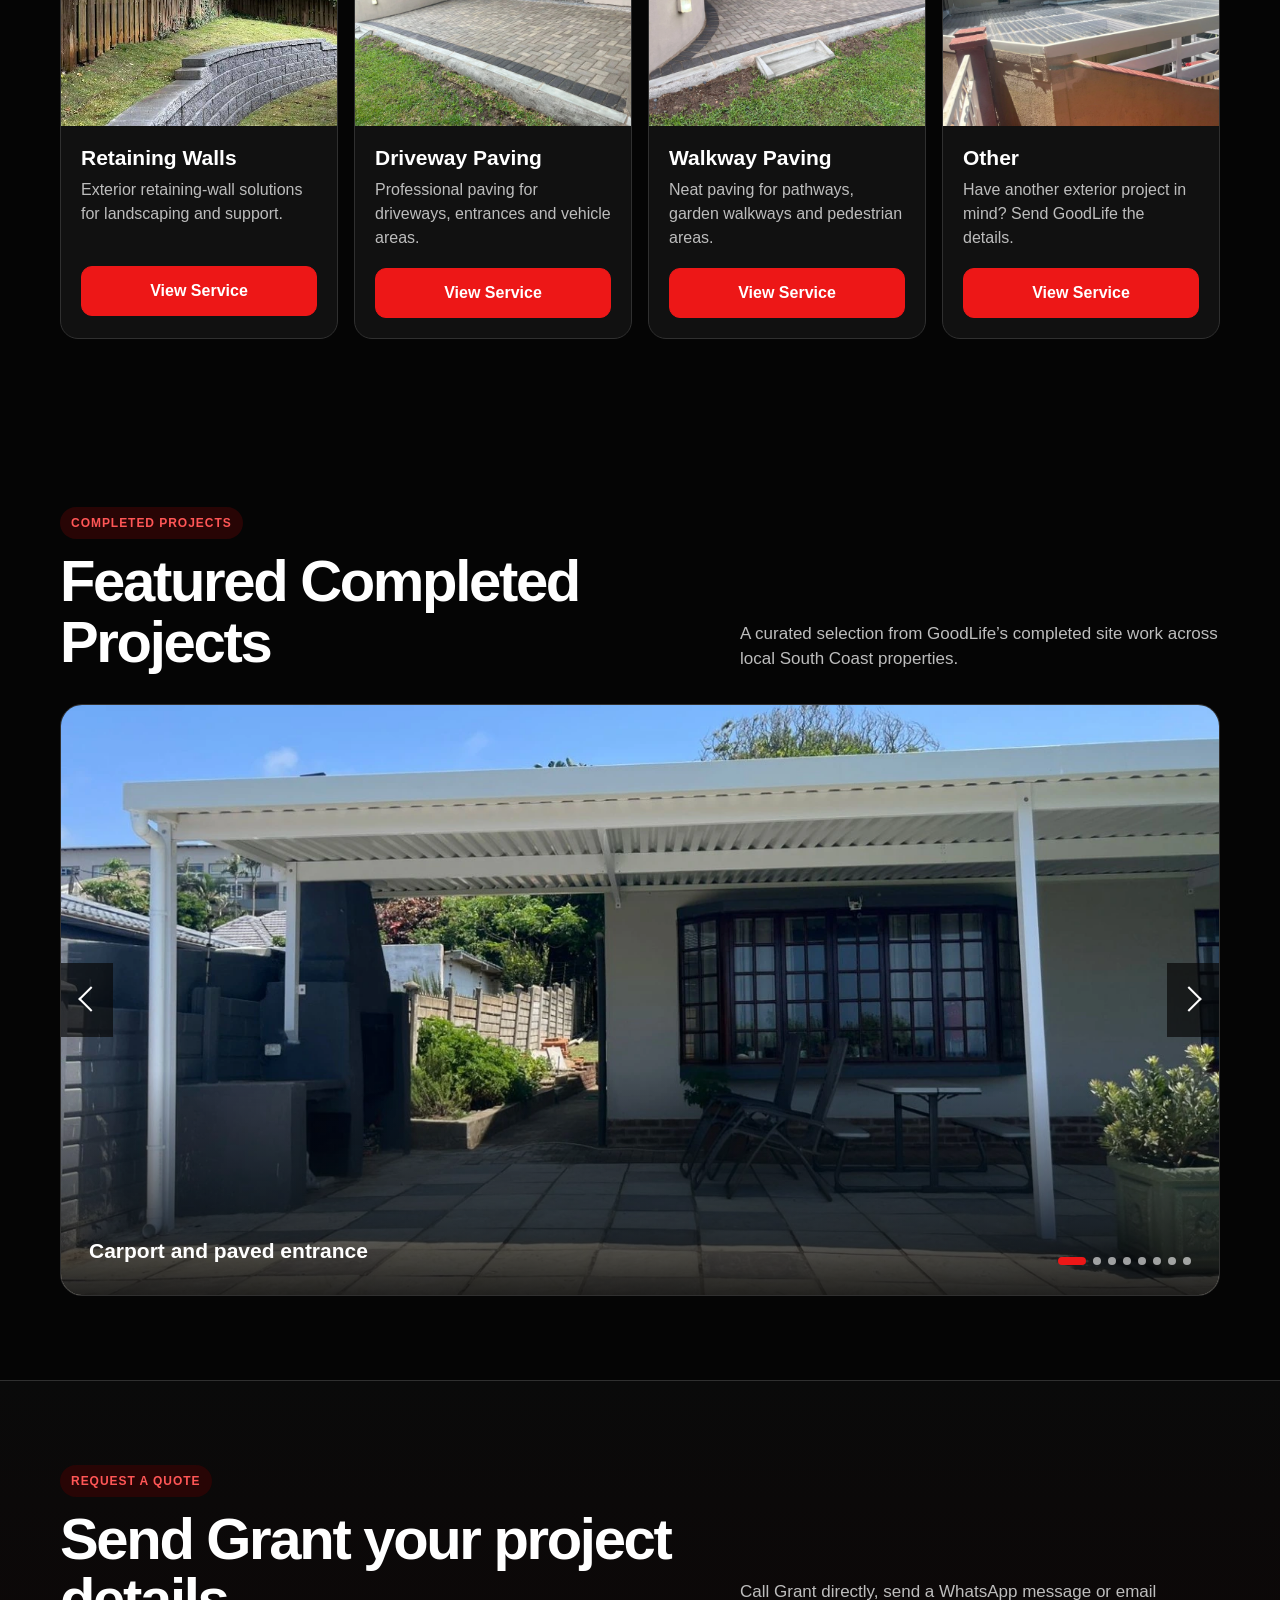
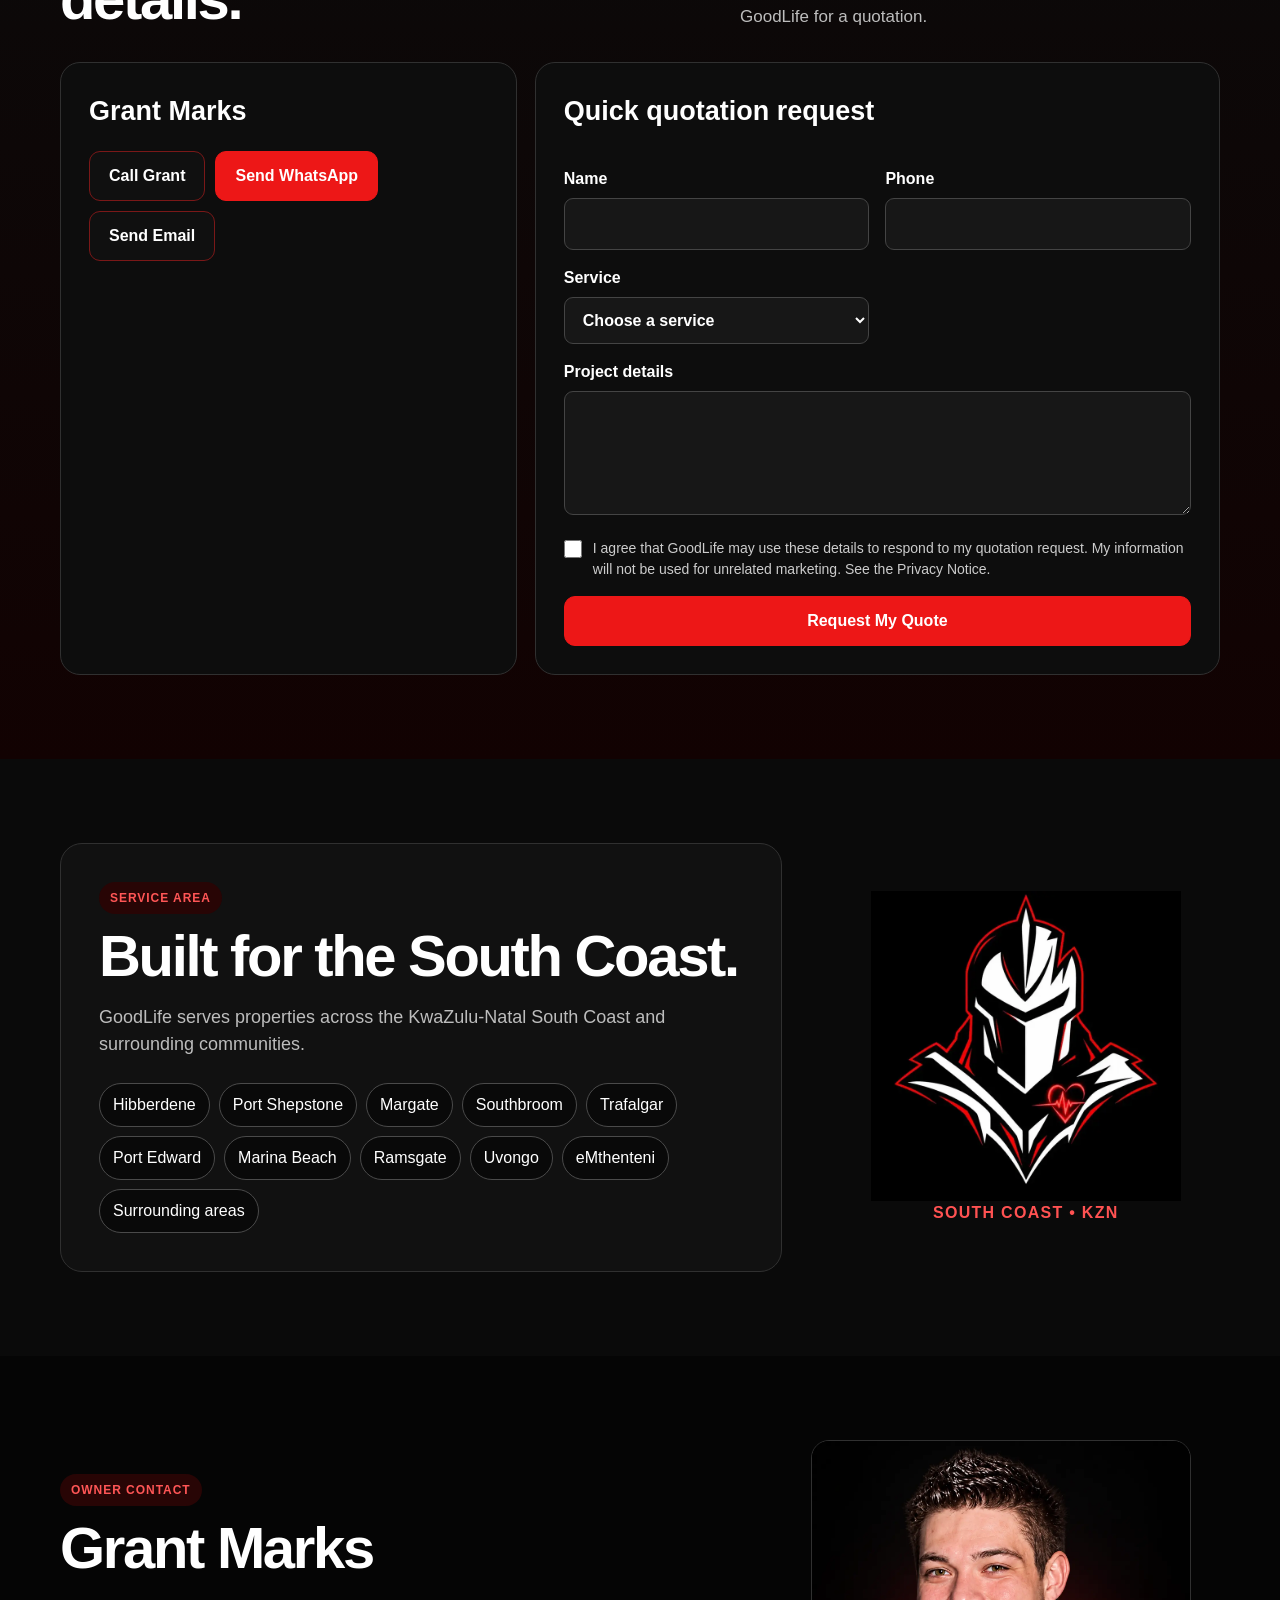
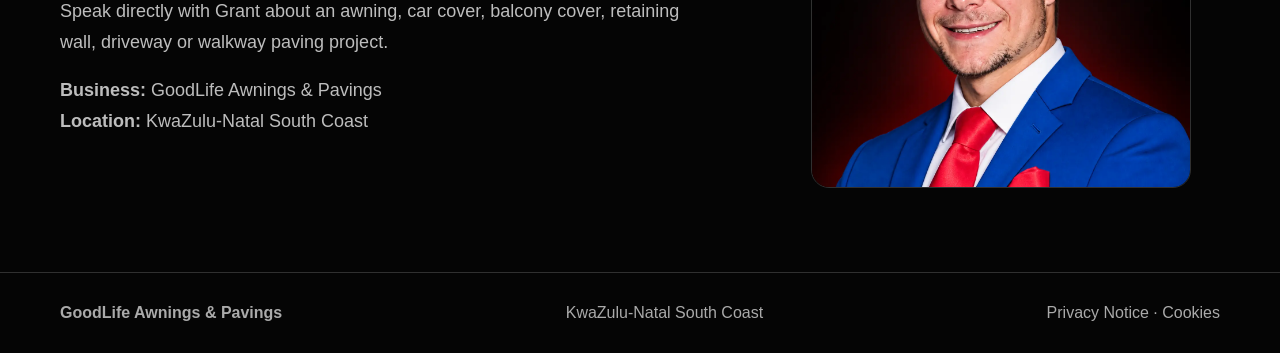
==== commit e2a8ce14: "Refresh GoodLife service and project photos" ====
--- a/index.html
+++ b/index.html
@@ -12,7 +12,7 @@
 <article class="card" data-service="other"><img src="assets/images/service-other.webp" alt="GoodLife exterior project"><div class="body"><h3>Other</h3><p>Have another exterior project in mind? Send GoodLife the details.</p><a class="btn primary" href="service.html?service=other">View Service</a></div></article>
 </div></div></section>
 <section id="work"><div class="wrap"><div class="head"><div><span class="tag">Completed projects</span><h2>Featured Completed Projects</h2></div><p>A curated selection from GoodLife’s completed site work across local South Coast properties.</p></div><div class="carousel" tabindex="0" aria-label="Featured completed projects carousel"><div class="slides">
-<figure class="slide active"><img src="assets/images/project-01.webp" alt="GoodLife carport project"><figcaption>Carport &amp; awning project</figcaption></figure><figure class="slide"><img src="assets/images/project-02.webp" alt="GoodLife vehicle cover"><figcaption>Vehicle cover installation</figcaption></figure><figure class="slide"><img src="assets/images/project-03.webp" alt="GoodLife patio cover"><figcaption>Patio &amp; outdoor cover</figcaption></figure><figure class="slide"><img src="assets/images/project-04.webp" alt="GoodLife shade structure"><figcaption>Shade structure project</figcaption></figure><figure class="slide"><img src="assets/images/project-05.webp" alt="Outdoor cover"><figcaption>Outdoor entertainment area</figcaption></figure><figure class="slide"><img src="assets/images/project-06.webp" alt="Covered vehicle area"><figcaption>Covered vehicle area</figcaption></figure><figure class="slide"><img src="assets/images/project-07.webp" alt="Completed property project"><figcaption>Completed property project</figcaption></figure><figure class="slide"><img src="assets/images/project-08.webp" alt="Exterior installation"><figcaption>Exterior installation</figcaption></figure>
+<figure class="slide active"><img src="assets/images/project-01.webp" alt="GoodLife carport beside a paved home entrance" loading="lazy" decoding="async"><figcaption>Carport and paved entrance</figcaption></figure><figure class="slide"><img src="assets/images/project-02.webp" alt="Steel carport sheltering a vehicle" loading="lazy" decoding="async"><figcaption>Steel carport installation</figcaption></figure><figure class="slide"><img src="assets/images/project-03.webp" alt="Covered balcony with outdoor dining area" loading="lazy" decoding="async"><figcaption>Covered balcony and outdoor living</figcaption></figure><figure class="slide"><img src="assets/images/project-04.webp" alt="Blue shade-net structure over an outdoor area" loading="lazy" decoding="async"><figcaption>Shade-net outdoor structure</figcaption></figure><figure class="slide"><img src="assets/images/project-05.webp" alt="Sheltered garden entertainment area" loading="lazy" decoding="async"><figcaption>Garden entertainment cover</figcaption></figure><figure class="slide"><img src="assets/images/project-06.webp" alt="Newly paved driveway leading to a property" loading="lazy" decoding="async"><figcaption>Completed driveway paving</figcaption></figure><figure class="slide"><img src="assets/images/project-07.webp" alt="Paved pedestrian path beside a home" loading="lazy" decoding="async"><figcaption>Walkway paving beside a home</figcaption></figure><figure class="slide"><img src="assets/images/project-08.webp" alt="Completed South Coast home with covered balcony" loading="lazy" decoding="async"><figcaption>Covered balcony and exterior project</figcaption></figure>
 </div><button class="arrow prev" type="button" aria-label="Previous completed project"></button><button class="arrow next" type="button" aria-label="Next completed project"></button><div class="dots"></div></div></div></section>
 <section class="contact" id="contact"><div class="wrap"><div class="head"><div><span class="tag">Request a quote</span><h2>Send Grant your project details.</h2></div><p>Call Grant directly, send a WhatsApp message or email GoodLife for a quotation.</p></div><div class="contact-grid"><div class="contact-card"><h3>Grant Marks</h3><div class="contact-line" id="callLine" hidden><b>Business Calls</b><br><span>063 752 2149</span></div><div class="contact-line" id="waLine" hidden><b>WhatsApp</b><br><span>063 752 2149</span></div><div class="contact-line" id="emailLine" hidden><b>Email</b><br><span>goodlifepavingsndawnings@yahoo.com</span></div><div class="actions"><a class="btn secondary" id="callBtn" href="tel:+27637522149">Call Grant</a><a class="btn primary" id="waBtn" href="https://wa.me/27637522149" target="_blank" rel="noopener">Send WhatsApp</a><a class="btn secondary" id="mailBtn" href="mailto:goodlifepavingsndawnings@yahoo.com">Send Email</a></div></div>
 <form class="contact-card" id="quoteForm"><h3>Quick quotation request</h3><label>Name<input id="nm" required autocomplete="name"></label><label>Phone<input id="ph" required inputmode="tel" autocomplete="tel"></label><label>Service<select id="sv" required><option value="">Choose a service</option><option>Aluminum Carports/Awnings</option><option>Colorplus Carports and Awnings</option><option>Shadenets</option><option>Patio / Balcony Awnings</option><option>Retaining Walls</option><option>Driveway Paving</option><option>Walkway Paving</option><option>Other</option></select></label><label>Project details<textarea id="msg" rows="4" required></textarea></label><label class="consent"><input id="dwkConsent" type="checkbox" required><span>I agree that GoodLife may use these details to respond to my quotation request. My information will not be used for unrelated marketing. See the <a href="privacy.html" target="_blank" rel="noopener">Privacy Notice</a>.</span></label><button class="btn primary" type="submit">Request My Quote</button></form></div></div></section>
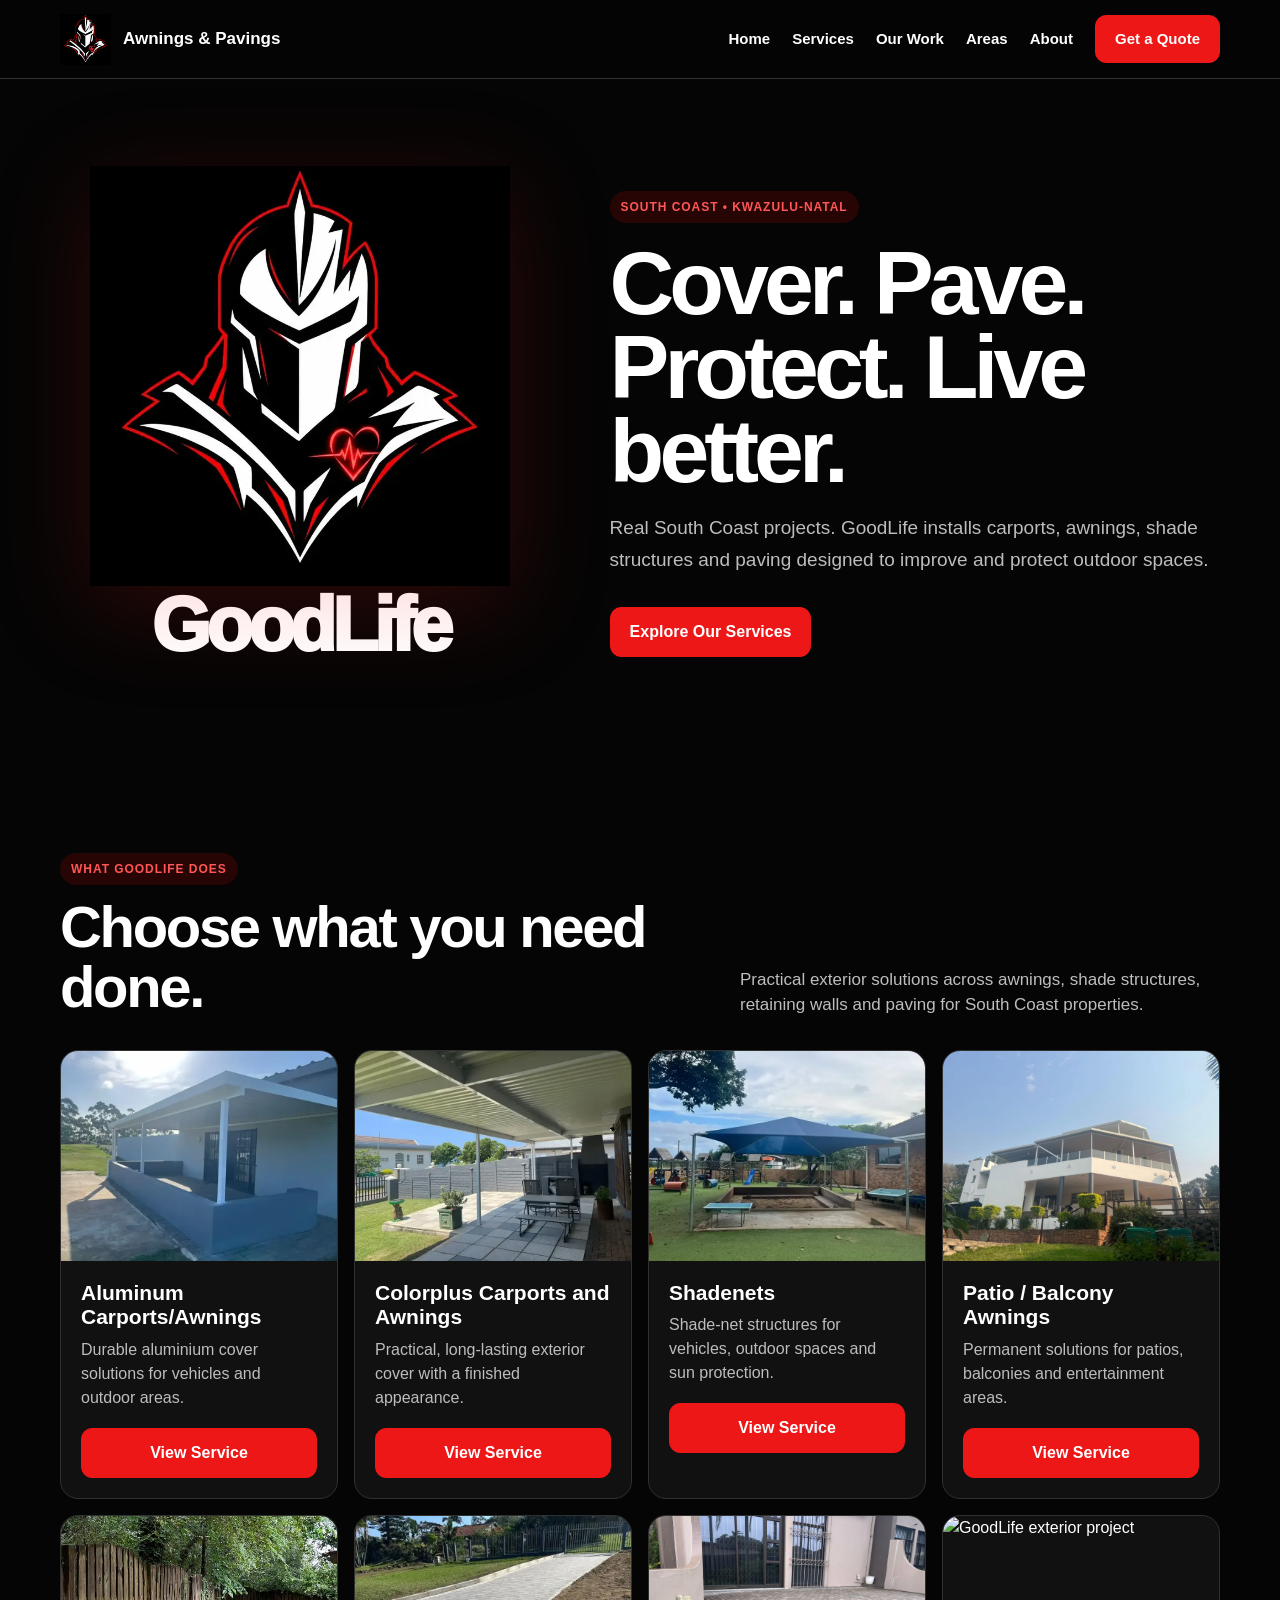
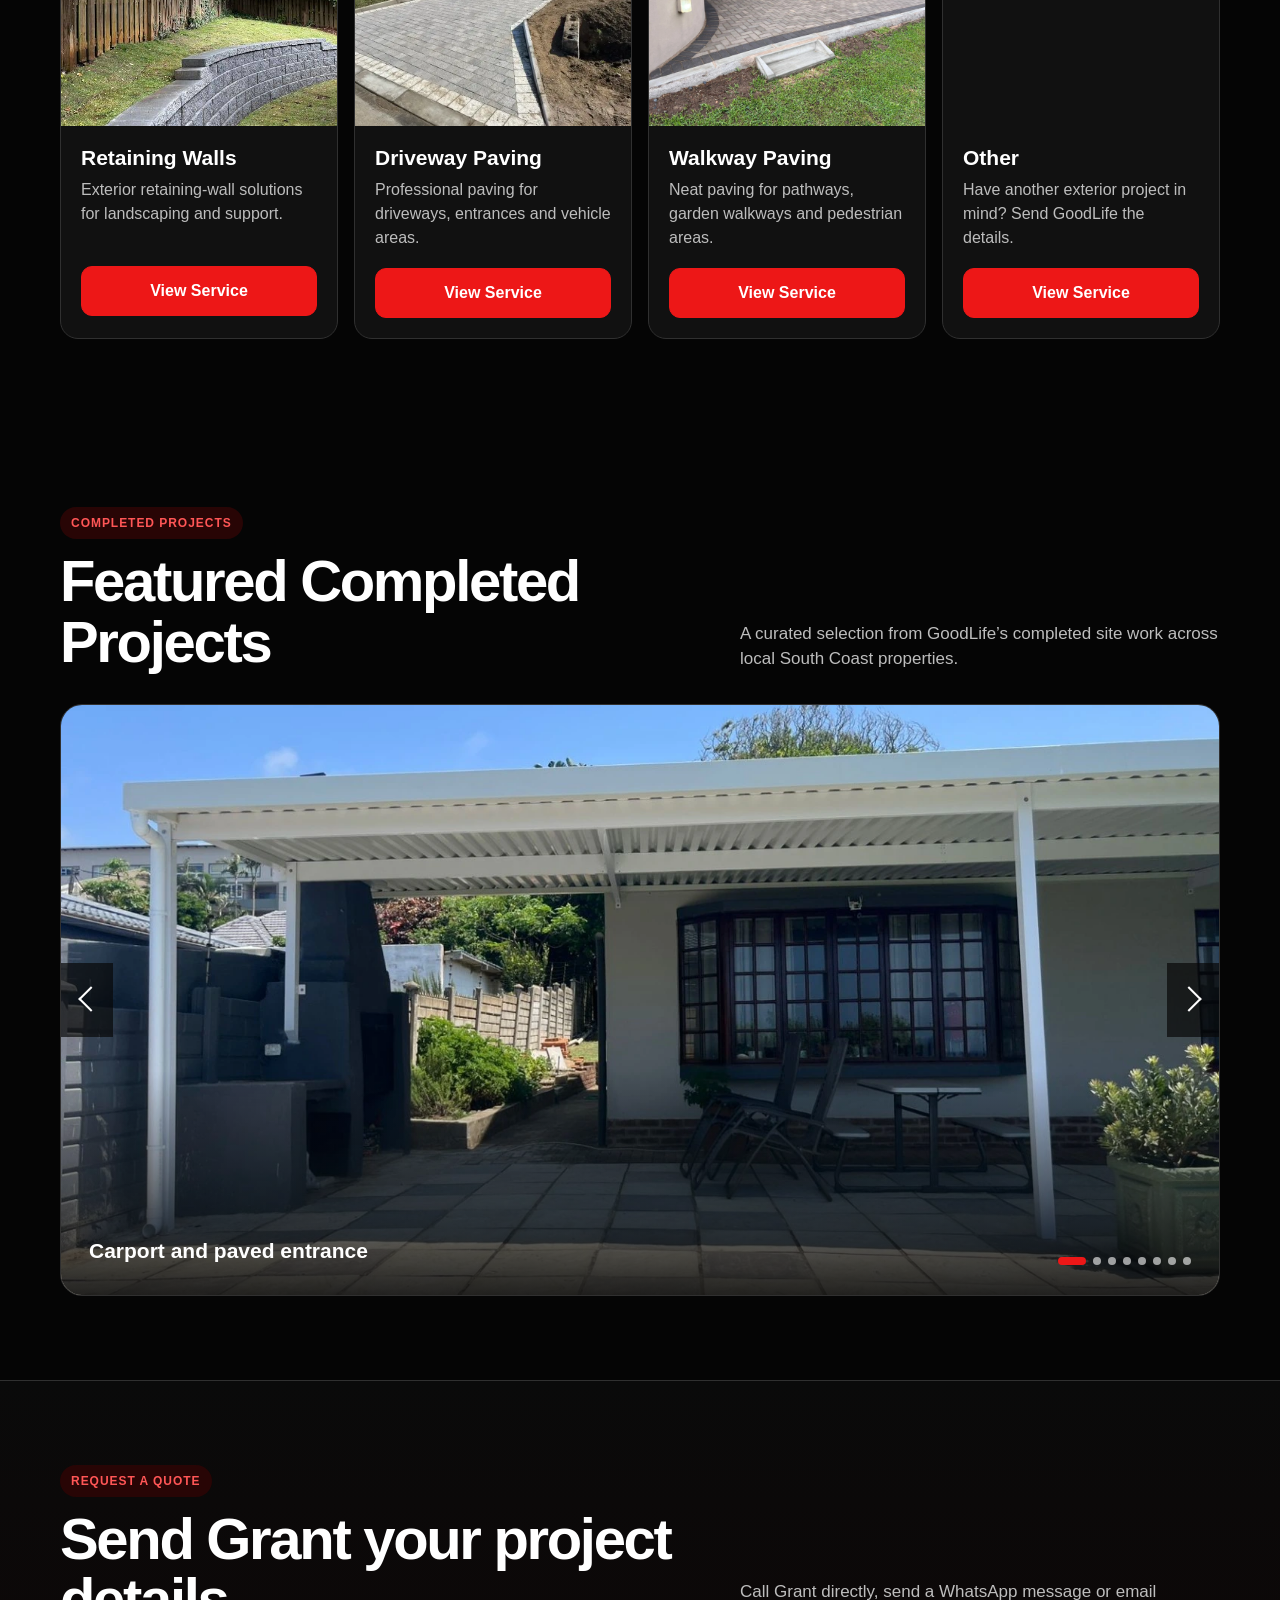
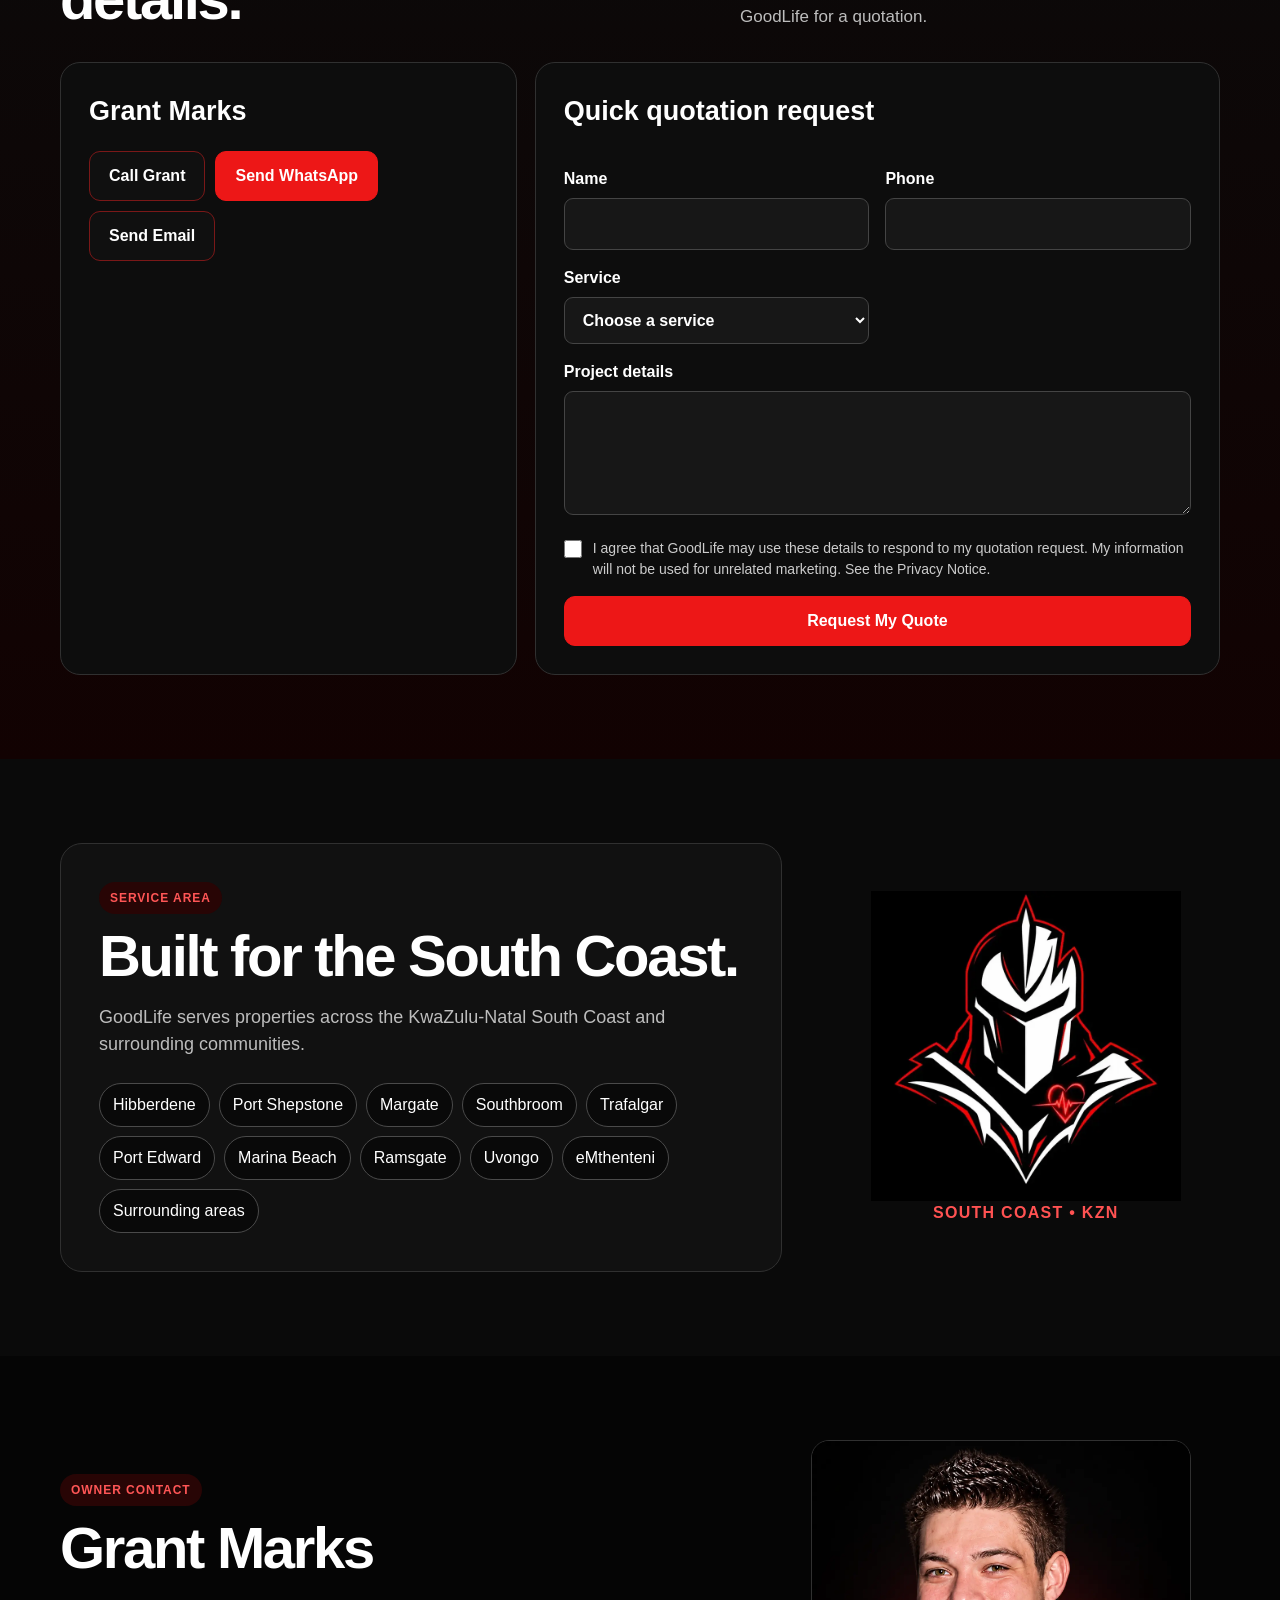
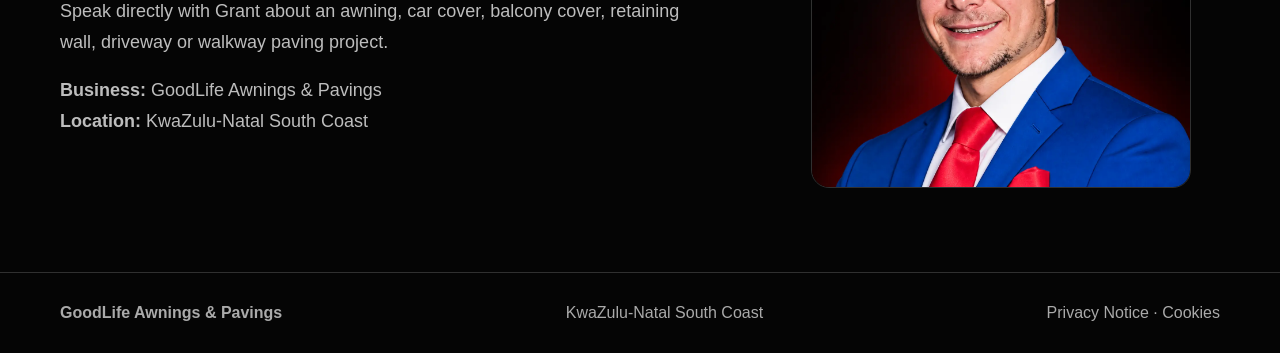
==== commit e0591442: "Bust cache for new service photos" ====
--- a/index.html
+++ b/index.html
@@ -5,11 +5,11 @@
 <article class="card" data-service="aluminum-carports-awnings"><img src="assets/images/service-aluminum-carports-awnings.webp" alt="GoodLife aluminium carport project"><div class="body"><h3>Aluminum Carports/Awnings</h3><p>Durable aluminium cover solutions for vehicles and outdoor areas.</p><a class="btn primary" href="service.html?service=aluminum-carports-awnings">View Service</a></div></article>
 <article class="card" data-service="colorplus-carports-awnings"><img src="assets/images/service-colorplus-carports-awnings.webp" alt="GoodLife Colorplus awning project"><div class="body"><h3>Colorplus Carports and Awnings</h3><p>Practical, long-lasting exterior cover with a finished appearance.</p><a class="btn primary" href="service.html?service=colorplus-carports-awnings">View Service</a></div></article>
 <article class="card" data-service="shadenets"><img src="assets/images/service-shadenets.webp" alt="GoodLife shade-net project"><div class="body"><h3>Shadenets</h3><p>Shade-net structures for vehicles, outdoor spaces and sun protection.</p><a class="btn primary" href="service.html?service=shadenets">View Service</a></div></article>
-<article class="card" data-service="patio-balcony-awnings"><img src="assets/images/service-patio-balcony-awnings.webp" alt="GoodLife patio awning project"><div class="body"><h3>Patio / Balcony Awnings</h3><p>Permanent solutions for patios, balconies and entertainment areas.</p><a class="btn primary" href="service.html?service=patio-balcony-awnings">View Service</a></div></article>
+<article class="card" data-service="patio-balcony-awnings"><img src="assets/images/service-patio-balcony-awnings-20261016.webp" alt="GoodLife patio awning project"><div class="body"><h3>Patio / Balcony Awnings</h3><p>Permanent solutions for patios, balconies and entertainment areas.</p><a class="btn primary" href="service.html?service=patio-balcony-awnings">View Service</a></div></article>
 <article class="card" data-service="retaining-walls"><img src="assets/images/retaining-walls-project.jpg" alt="Completed curved block retaining wall installed by GoodLife"><div class="body"><h3>Retaining Walls</h3><p>Exterior retaining-wall solutions for landscaping and support.</p><a class="btn primary" href="service.html?service=retaining-walls">View Service</a></div></article>
 <article class="card" data-service="driveway-paving"><img src="assets/images/service-driveway-paving.webp" alt="GoodLife driveway paving project"><div class="body"><h3>Driveway Paving</h3><p>Professional paving for driveways, entrances and vehicle areas.</p><a class="btn primary" href="service.html?service=driveway-paving">View Service</a></div></article>
 <article class="card" data-service="walkway-paving"><img src="assets/images/service-walkway-paving.webp" alt="GoodLife walkway paving project"><div class="body"><h3>Walkway Paving</h3><p>Neat paving for pathways, garden walkways and pedestrian areas.</p><a class="btn primary" href="service.html?service=walkway-paving">View Service</a></div></article>
-<article class="card" data-service="other"><img src="assets/images/service-other.webp" alt="GoodLife exterior project"><div class="body"><h3>Other</h3><p>Have another exterior project in mind? Send GoodLife the details.</p><a class="btn primary" href="service.html?service=other">View Service</a></div></article>
+<article class="card" data-service="other"><img src="assets/images/service-other-20261016.webp" alt="GoodLife exterior project"><div class="body"><h3>Other</h3><p>Have another exterior project in mind? Send GoodLife the details.</p><a class="btn primary" href="service.html?service=other">View Service</a></div></article>
 </div></div></section>
 <section id="work"><div class="wrap"><div class="head"><div><span class="tag">Completed projects</span><h2>Featured Completed Projects</h2></div><p>A curated selection from GoodLife’s completed site work across local South Coast properties.</p></div><div class="carousel" tabindex="0" aria-label="Featured completed projects carousel"><div class="slides">
 <figure class="slide active"><img src="assets/images/project-01.webp" alt="GoodLife carport beside a paved home entrance" loading="lazy" decoding="async"><figcaption>Carport and paved entrance</figcaption></figure><figure class="slide"><img src="assets/images/project-02.webp" alt="Steel carport sheltering a vehicle" loading="lazy" decoding="async"><figcaption>Steel carport installation</figcaption></figure><figure class="slide"><img src="assets/images/project-03.webp" alt="Covered balcony with outdoor dining area" loading="lazy" decoding="async"><figcaption>Covered balcony and outdoor living</figcaption></figure><figure class="slide"><img src="assets/images/project-04.webp" alt="Blue shade-net structure over an outdoor area" loading="lazy" decoding="async"><figcaption>Shade-net outdoor structure</figcaption></figure><figure class="slide"><img src="assets/images/project-05.webp" alt="Sheltered garden entertainment area" loading="lazy" decoding="async"><figcaption>Garden entertainment cover</figcaption></figure><figure class="slide"><img src="assets/images/project-06.webp" alt="Newly paved driveway leading to a property" loading="lazy" decoding="async"><figcaption>Completed driveway paving</figcaption></figure><figure class="slide"><img src="assets/images/project-07.webp" alt="Paved pedestrian path beside a home" loading="lazy" decoding="async"><figcaption>Walkway paving beside a home</figcaption></figure><figure class="slide"><img src="assets/images/project-08.webp" alt="Completed South Coast home with covered balcony" loading="lazy" decoding="async"><figcaption>Covered balcony and exterior project</figcaption></figure>
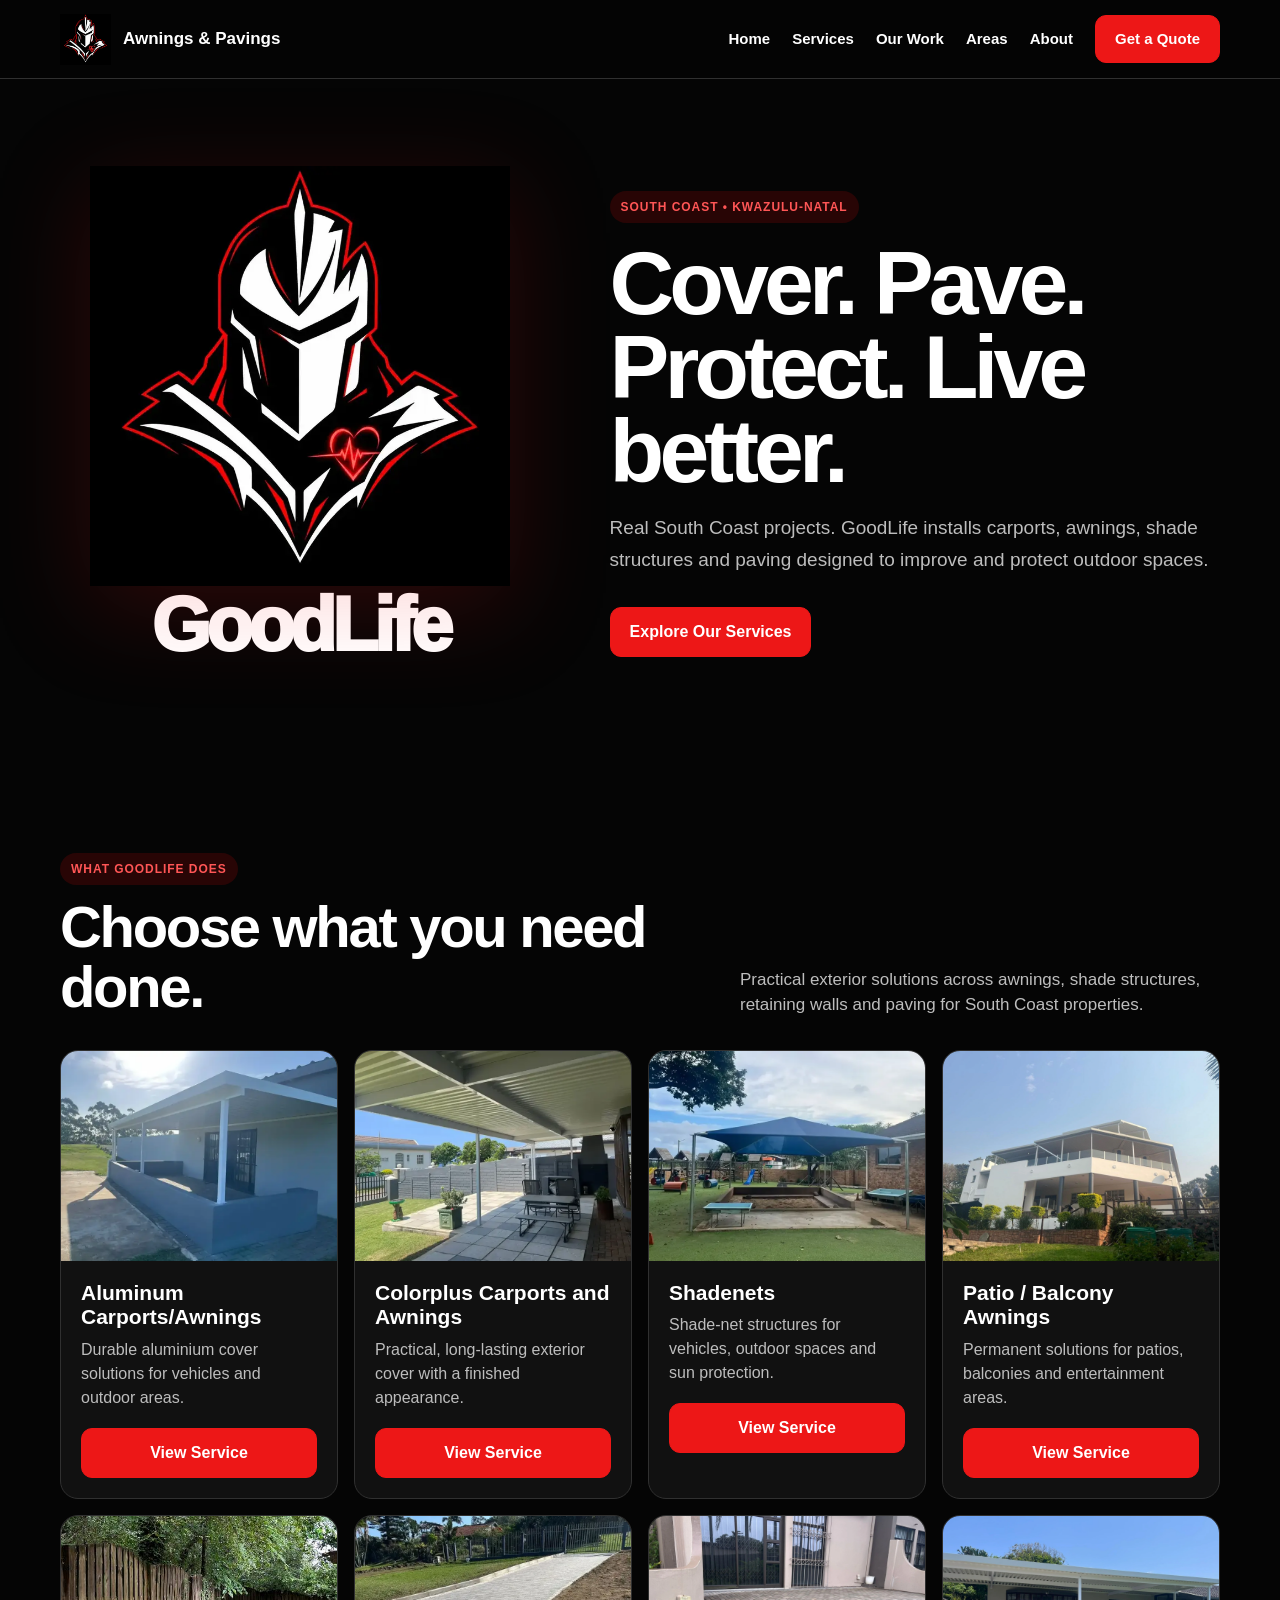
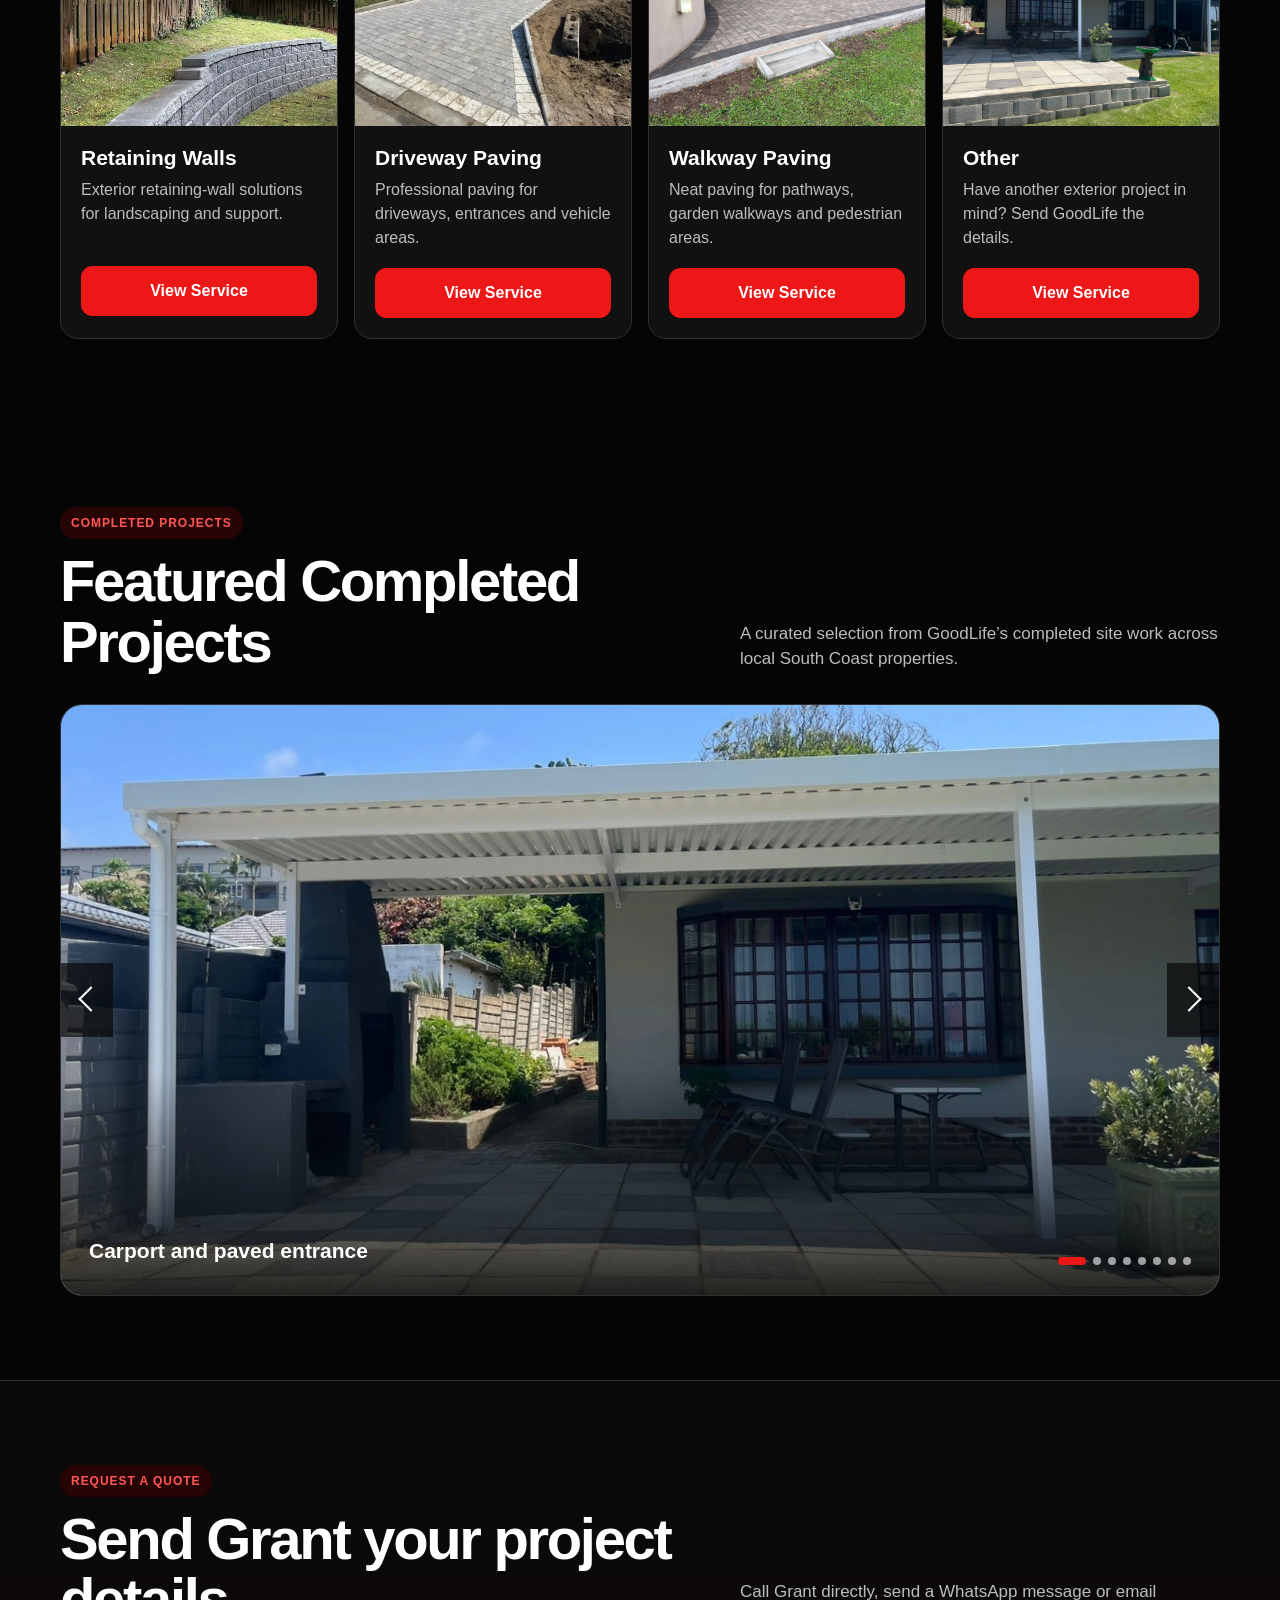
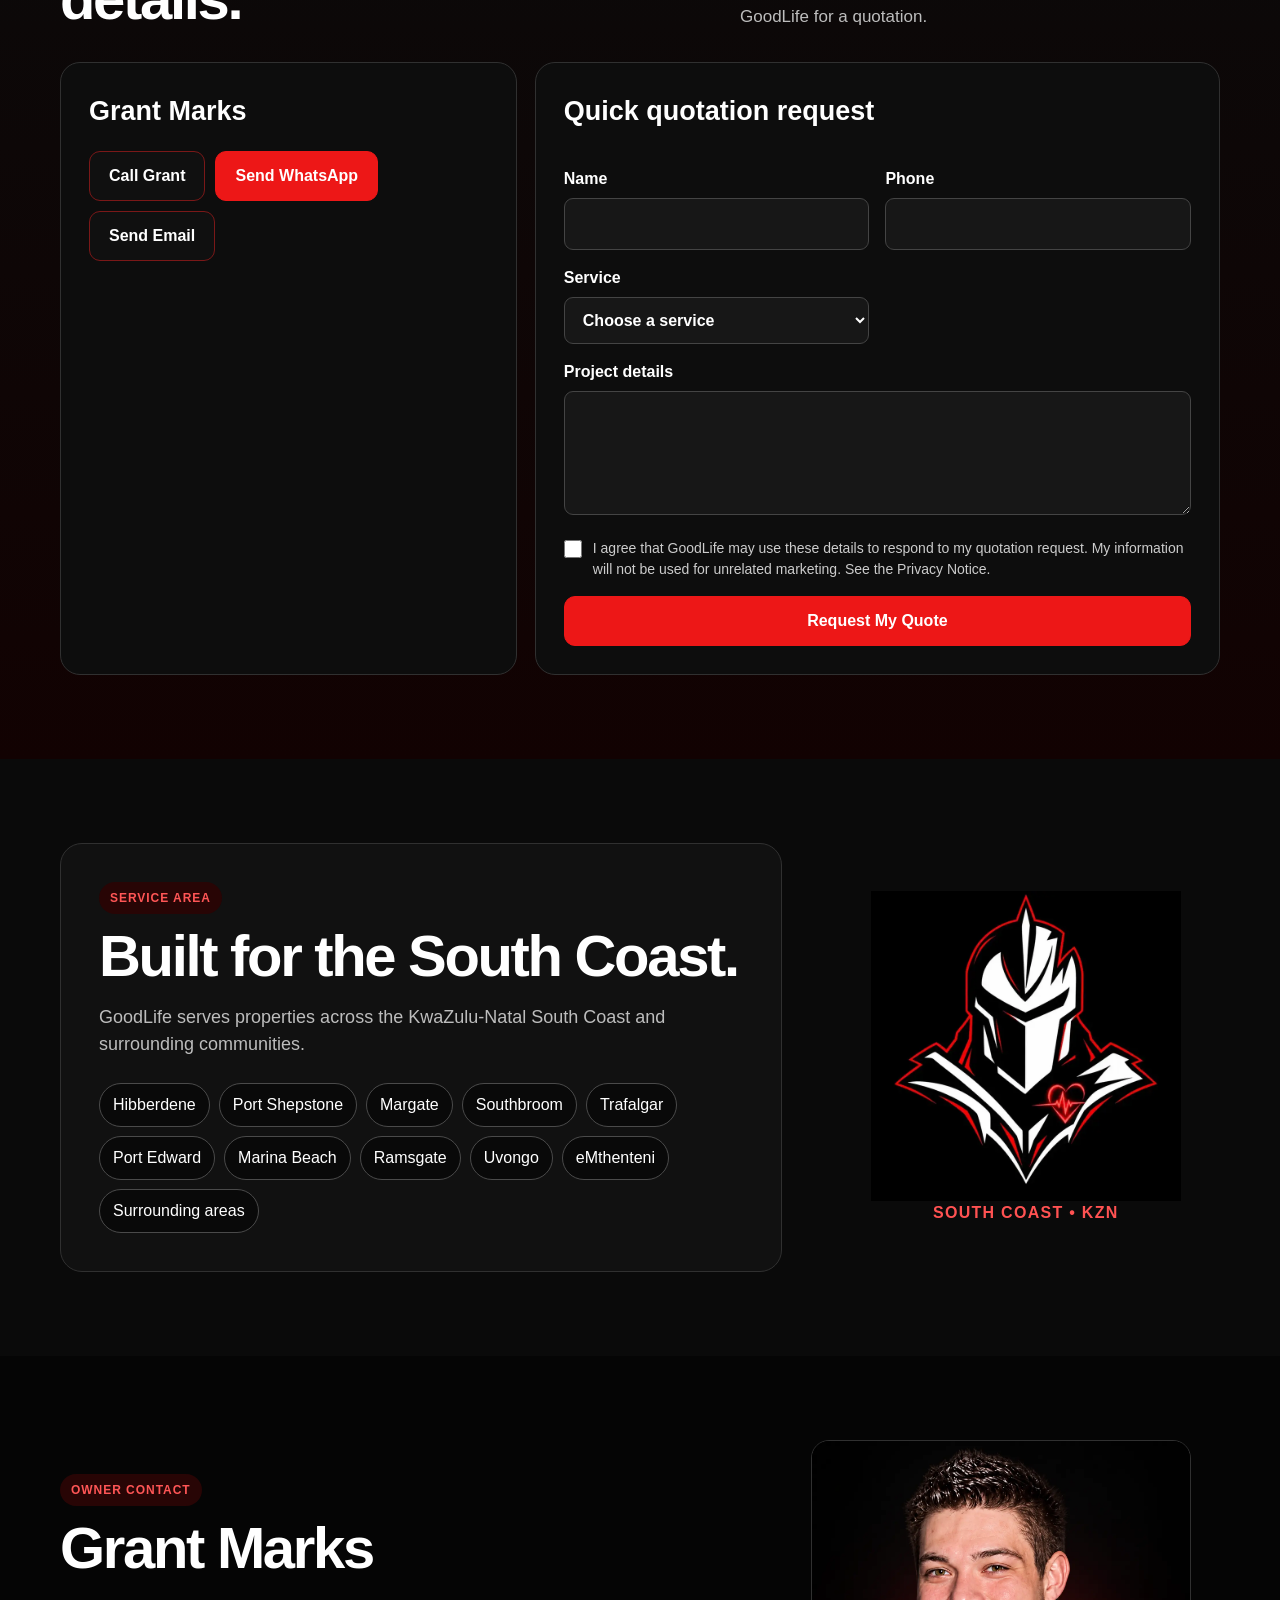
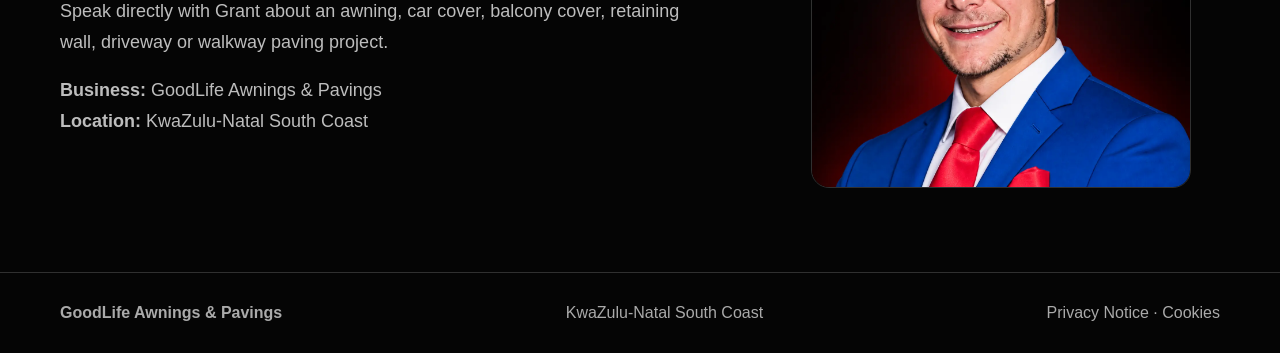
==== commit 671a4f35: "Fix Other service photo upload" ====
--- a/index.html
+++ b/index.html
@@ -9,7 +9,7 @@
 <article class="card" data-service="retaining-walls"><img src="assets/images/retaining-walls-project.jpg" alt="Completed curved block retaining wall installed by GoodLife"><div class="body"><h3>Retaining Walls</h3><p>Exterior retaining-wall solutions for landscaping and support.</p><a class="btn primary" href="service.html?service=retaining-walls">View Service</a></div></article>
 <article class="card" data-service="driveway-paving"><img src="assets/images/service-driveway-paving.webp" alt="GoodLife driveway paving project"><div class="body"><h3>Driveway Paving</h3><p>Professional paving for driveways, entrances and vehicle areas.</p><a class="btn primary" href="service.html?service=driveway-paving">View Service</a></div></article>
 <article class="card" data-service="walkway-paving"><img src="assets/images/service-walkway-paving.webp" alt="GoodLife walkway paving project"><div class="body"><h3>Walkway Paving</h3><p>Neat paving for pathways, garden walkways and pedestrian areas.</p><a class="btn primary" href="service.html?service=walkway-paving">View Service</a></div></article>
-<article class="card" data-service="other"><img src="assets/images/service-other-20261016.webp" alt="GoodLife exterior project"><div class="body"><h3>Other</h3><p>Have another exterior project in mind? Send GoodLife the details.</p><a class="btn primary" href="service.html?service=other">View Service</a></div></article>
+<article class="card" data-service="other"><img src="assets/images/service-other-20261016b.webp" alt="GoodLife exterior project"><div class="body"><h3>Other</h3><p>Have another exterior project in mind? Send GoodLife the details.</p><a class="btn primary" href="service.html?service=other">View Service</a></div></article>
 </div></div></section>
 <section id="work"><div class="wrap"><div class="head"><div><span class="tag">Completed projects</span><h2>Featured Completed Projects</h2></div><p>A curated selection from GoodLife’s completed site work across local South Coast properties.</p></div><div class="carousel" tabindex="0" aria-label="Featured completed projects carousel"><div class="slides">
 <figure class="slide active"><img src="assets/images/project-01.webp" alt="GoodLife carport beside a paved home entrance" loading="lazy" decoding="async"><figcaption>Carport and paved entrance</figcaption></figure><figure class="slide"><img src="assets/images/project-02.webp" alt="Steel carport sheltering a vehicle" loading="lazy" decoding="async"><figcaption>Steel carport installation</figcaption></figure><figure class="slide"><img src="assets/images/project-03.webp" alt="Covered balcony with outdoor dining area" loading="lazy" decoding="async"><figcaption>Covered balcony and outdoor living</figcaption></figure><figure class="slide"><img src="assets/images/project-04.webp" alt="Blue shade-net structure over an outdoor area" loading="lazy" decoding="async"><figcaption>Shade-net outdoor structure</figcaption></figure><figure class="slide"><img src="assets/images/project-05.webp" alt="Sheltered garden entertainment area" loading="lazy" decoding="async"><figcaption>Garden entertainment cover</figcaption></figure><figure class="slide"><img src="assets/images/project-06.webp" alt="Newly paved driveway leading to a property" loading="lazy" decoding="async"><figcaption>Completed driveway paving</figcaption></figure><figure class="slide"><img src="assets/images/project-07.webp" alt="Paved pedestrian path beside a home" loading="lazy" decoding="async"><figcaption>Walkway paving beside a home</figcaption></figure><figure class="slide"><img src="assets/images/project-08.webp" alt="Completed South Coast home with covered balcony" loading="lazy" decoding="async"><figcaption>Covered balcony and exterior project</figcaption></figure>
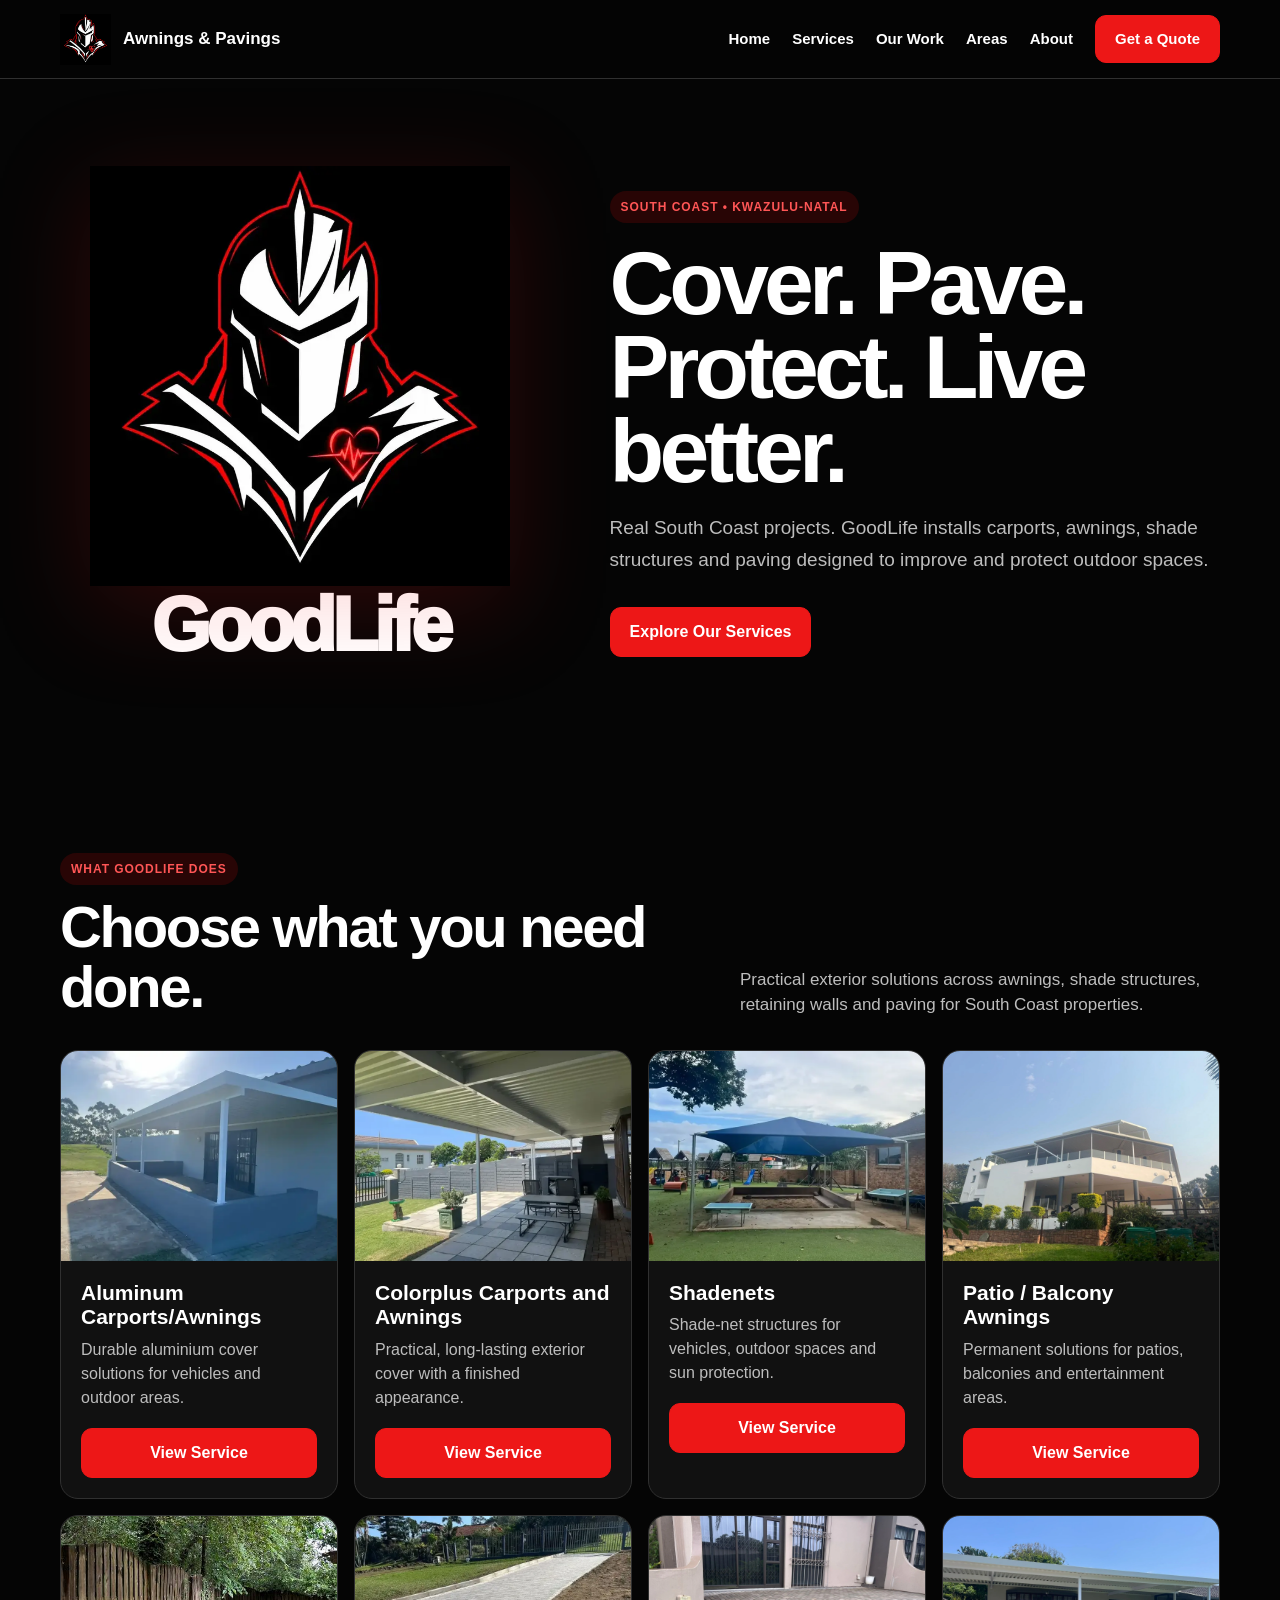
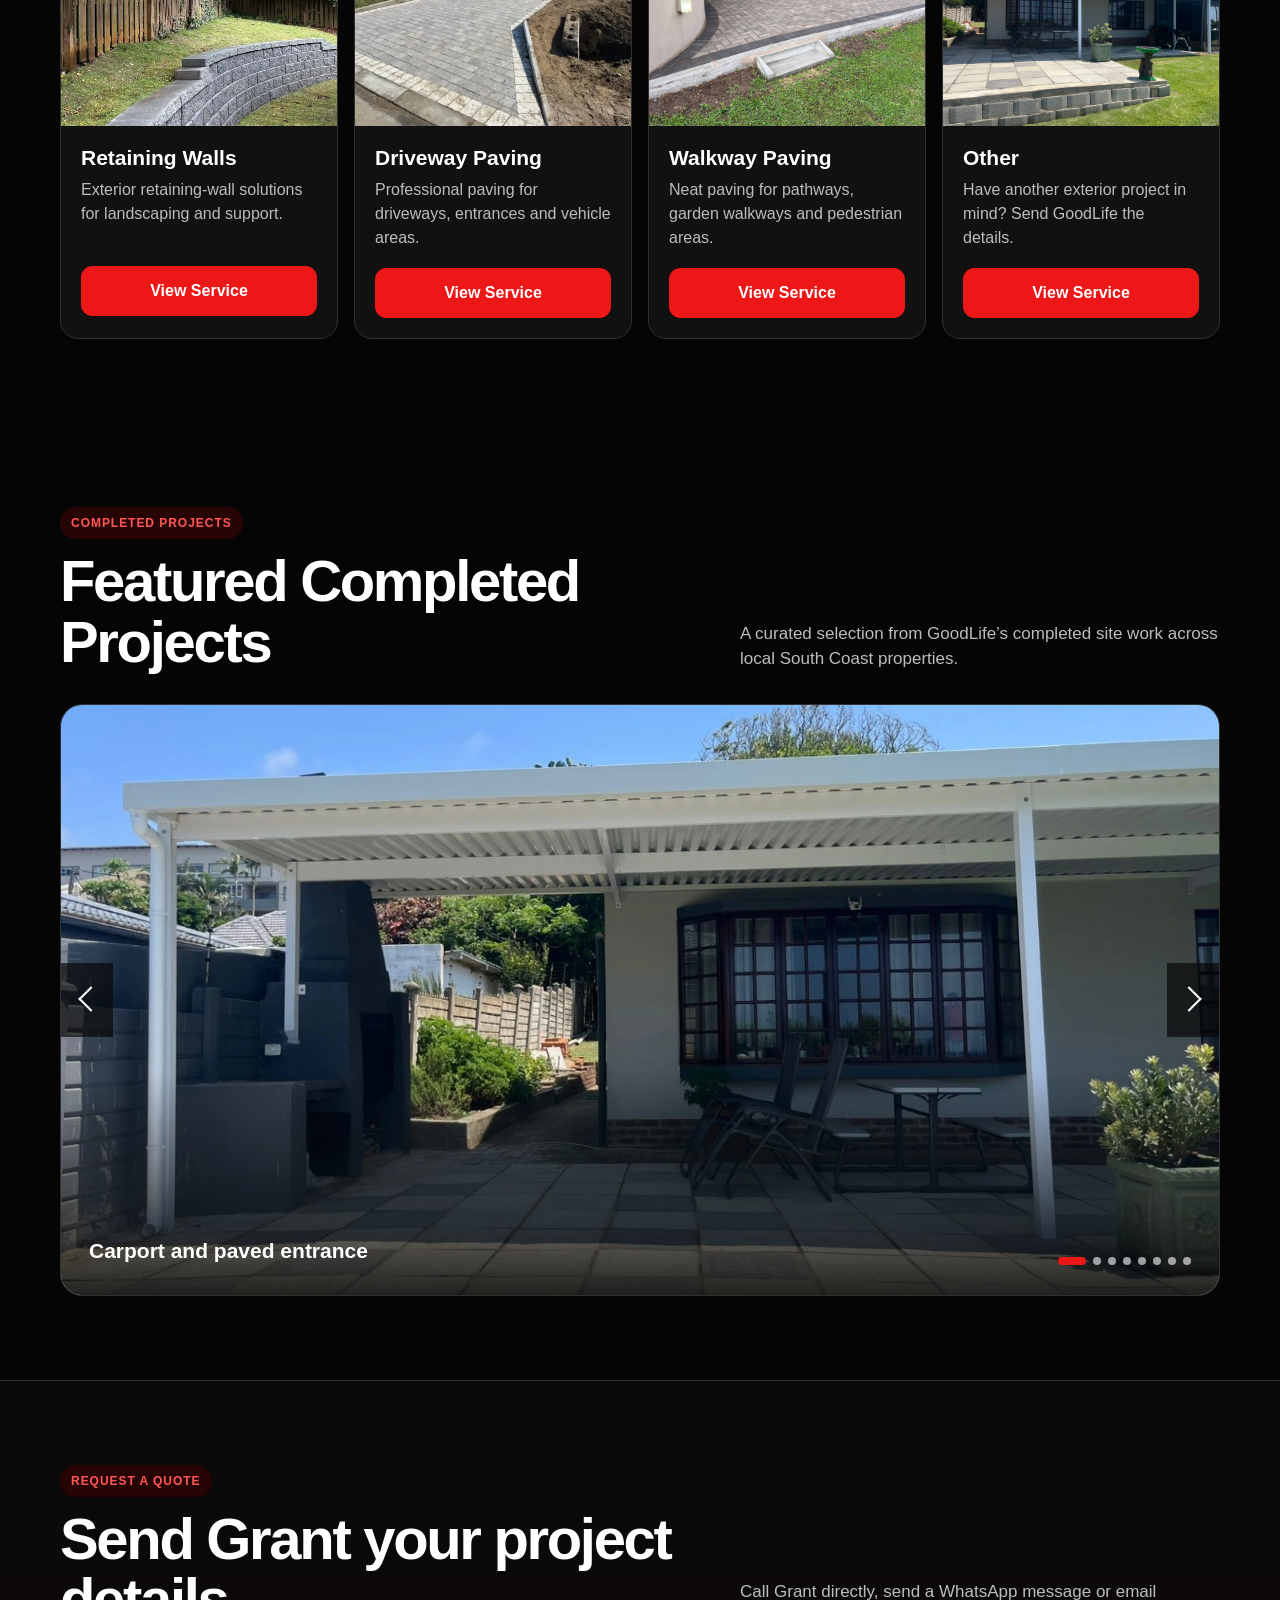
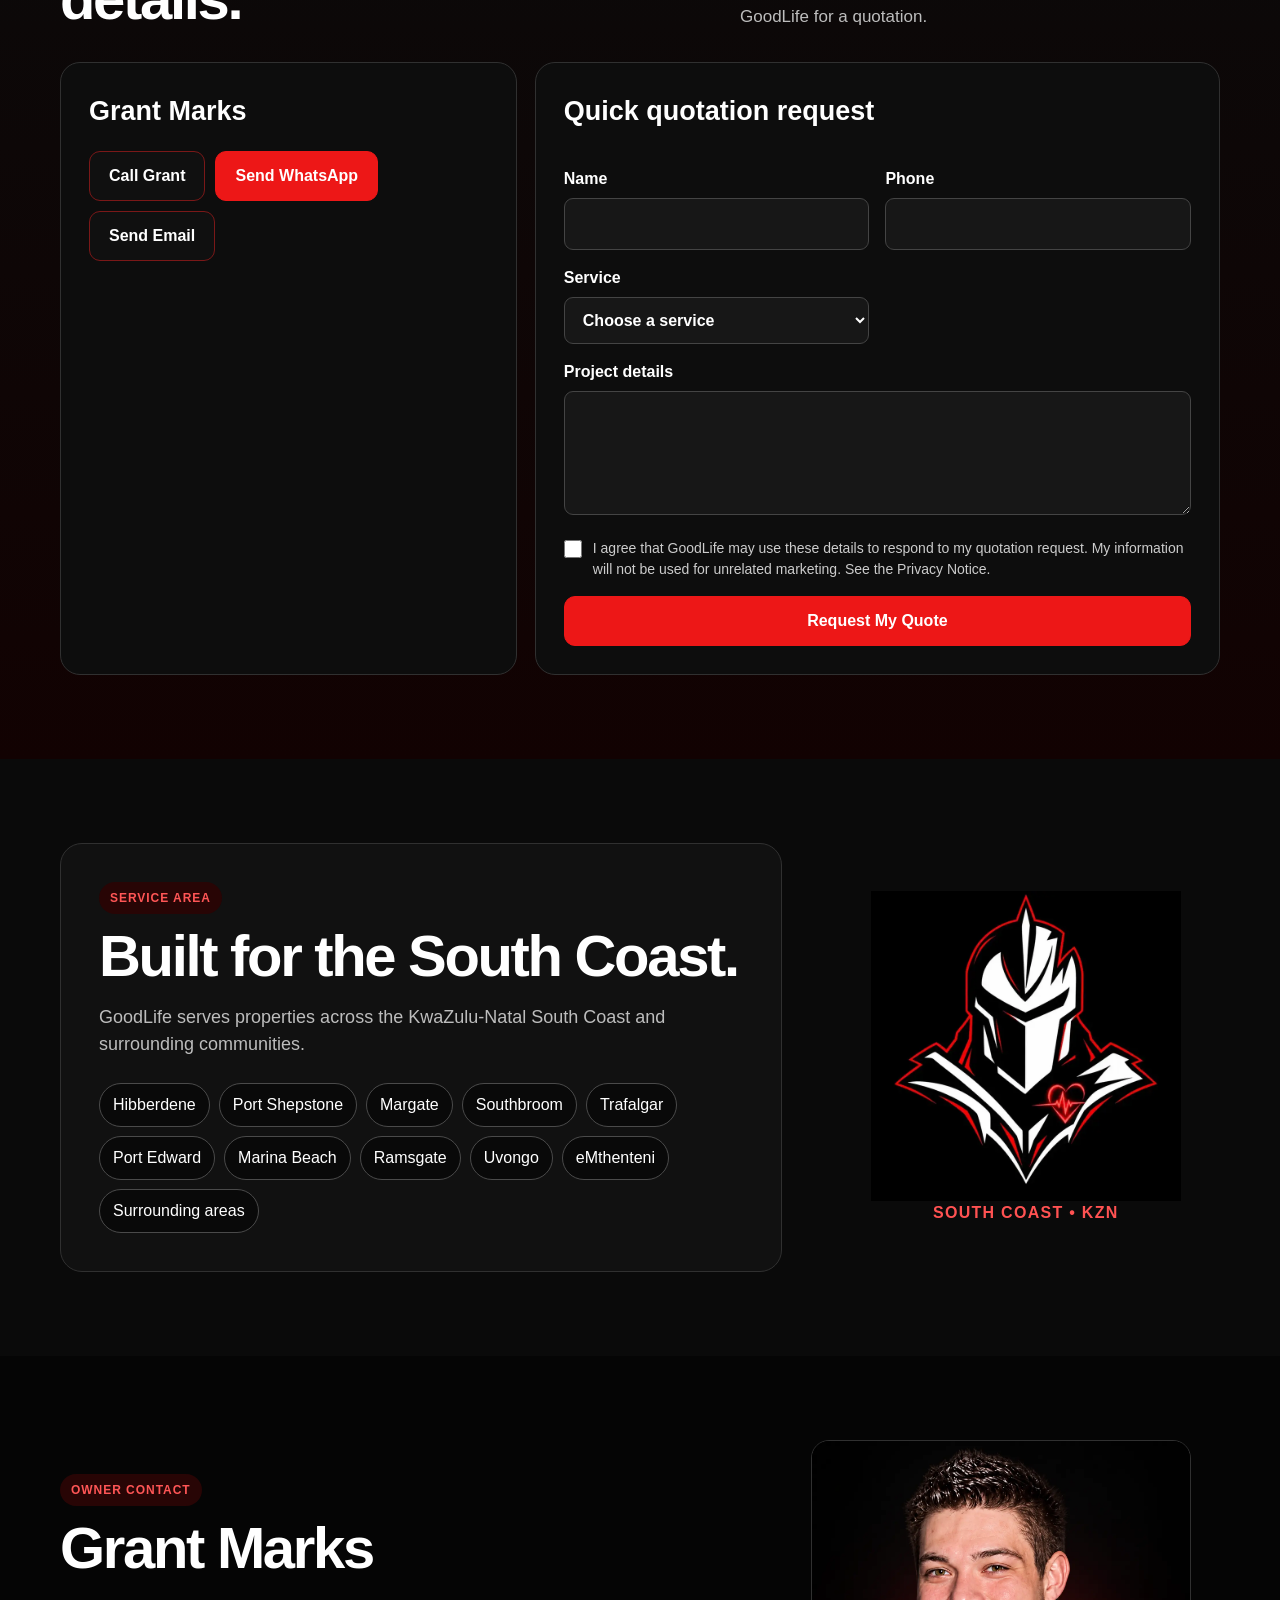
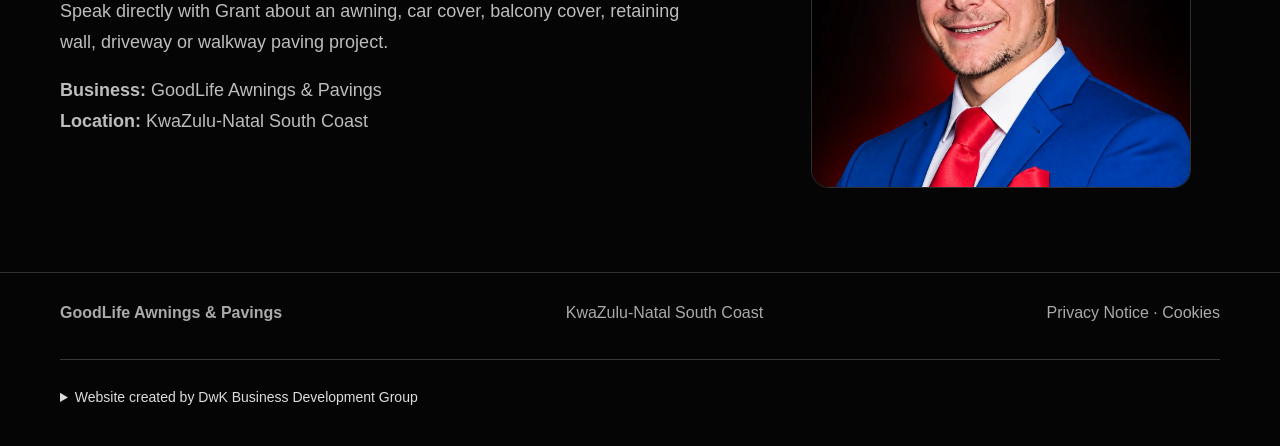
==== commit 42755d7a: "Add accessible DwK website credit and contact links" ====
--- a/index.html
+++ b/index.html
@@ -1,4 +1,4 @@
-<!doctype html><html lang="en"><head><meta charset="utf-8"><meta name="viewport" content="width=device-width,initial-scale=1"><title>GoodLife Awnings &amp; Pavings | South Coast KZN</title><meta name="description" content="Awnings, carports, shade structures, retaining walls and paving across the KwaZulu-Natal South Coast."><link rel="stylesheet" href="styles.css"><link rel="manifest" href="manifest.webmanifest"><link rel="icon" type="image/png" sizes="32x32" href="assets/icons/favicon-32.png"><link rel="apple-touch-icon" sizes="180x180" href="assets/icons/apple-touch-icon.png"><meta name="theme-color" content="#111111"></head><body>
+<!doctype html><html lang="en"><head><meta charset="utf-8"><meta name="viewport" content="width=device-width,initial-scale=1"><title>GoodLife Awnings &amp; Pavings | South Coast KZN</title><meta name="description" content="Awnings, carports, shade structures, retaining walls and paving across the KwaZulu-Natal South Coast."><link rel="stylesheet" href="styles.css"><link rel="manifest" href="manifest.webmanifest"><link rel="icon" type="image/png" sizes="32x32" href="assets/icons/favicon-32.png"><link rel="apple-touch-icon" sizes="180x180" href="assets/icons/apple-touch-icon.png"><meta name="theme-color" content="#111111"><style>.dwk-credit{box-sizing:border-box;flex-basis:100%;width:100%;max-width:1160px;margin:18px auto 0;padding:18px 0 2px;border-top:1px solid #393939;color:#ccc;font:14px/1.6 Arial,sans-serif}.dwk-credit summary{cursor:pointer;width:fit-content;max-width:100%;color:#ddd;padding:8px 0}.dwk-credit summary:focus-visible,.dwk-credit a:focus-visible{outline:2px solid #ff666b;outline-offset:4px}.dwk-credit p{margin:8px 0}.dwk-credit .dwk-links{display:flex;flex-wrap:wrap;gap:10px 20px}.dwk-credit a{display:inline-block;color:#ff8589;text-decoration:underline;overflow-wrap:anywhere;padding:8px 0;min-height:28px}@media(max-width:700px){.dwk-credit{font-size:13px}.dwk-credit .dwk-links{flex-direction:column;gap:0}}</style></head><body>
 <header><div class="wrap nav"><a class="brand" href="#home"><img src="assets/images/goodlife-logo.webp" alt="GoodLife knight logo"><strong>Awnings &amp; Pavings</strong></a><nav><a href="#home">Home</a><a href="#services">Services</a><a href="#work">Our Work</a><a href="#area">Areas</a><a href="#about">About</a><a class="btn primary" href="#contact">Get a Quote</a></nav></div></header><main>
 <section class="wrap hero" id="home"><div class="hero-logo"><img src="assets/images/goodlife-logo.webp" alt="GoodLife knight logo"><span>GoodLife</span></div><div class="hero-copy"><span class="tag">South Coast • KwaZulu-Natal</span><h1>Cover. Pave.<br>Protect. Live better.</h1><p class="lead">Real South Coast projects. GoodLife installs carports, awnings, shade structures and paving designed to improve and protect outdoor spaces.</p><a class="btn primary" href="#services">Explore Our Services</a></div></section>
 <section id="services"><div class="wrap"><div class="head"><div><span class="tag">What GoodLife does</span><h2>Choose what you need done.</h2></div><p>Practical exterior solutions across awnings, shade structures, retaining walls and paving for South Coast properties.</p></div><div class="services">
@@ -18,4 +18,4 @@
 <form class="contact-card" id="quoteForm"><h3>Quick quotation request</h3><label>Name<input id="nm" required autocomplete="name"></label><label>Phone<input id="ph" required inputmode="tel" autocomplete="tel"></label><label>Service<select id="sv" required><option value="">Choose a service</option><option>Aluminum Carports/Awnings</option><option>Colorplus Carports and Awnings</option><option>Shadenets</option><option>Patio / Balcony Awnings</option><option>Retaining Walls</option><option>Driveway Paving</option><option>Walkway Paving</option><option>Other</option></select></label><label>Project details<textarea id="msg" rows="4" required></textarea></label><label class="consent"><input id="dwkConsent" type="checkbox" required><span>I agree that GoodLife may use these details to respond to my quotation request. My information will not be used for unrelated marketing. See the <a href="privacy.html" target="_blank" rel="noopener">Privacy Notice</a>.</span></label><button class="btn primary" type="submit">Request My Quote</button></form></div></div></section>
 <section id="area"><div class="wrap area"><div class="area-box"><span class="tag">Service area</span><h2>Built for the South Coast.</h2><p>GoodLife serves properties across the KwaZulu-Natal South Coast and surrounding communities.</p><div class="chips"><span>Hibberdene</span><span>Port Shepstone</span><span>Margate</span><span>Southbroom</span><span>Trafalgar</span><span>Port Edward</span><span>Marina Beach</span><span>Ramsgate</span><span>Uvongo</span><span>eMthenteni</span><span>Surrounding areas</span></div></div><div class="area-logo"><img src="assets/images/goodlife-logo.webp" alt="GoodLife knight logo"><strong>SOUTH COAST • KZN</strong></div></div></section>
 <section id="about"><div class="wrap about"><div><span class="tag">Owner contact</span><h2>Grant Marks</h2><p>Speak directly with Grant about an awning, car cover, balcony cover, retaining wall, driveway or walkway paving project.</p><p><b>Business:</b> GoodLife Awnings &amp; Pavings<br><b>Location:</b> KwaZulu-Natal South Coast</p></div><img class="owner-portrait" src="assets/images/grant-marks-owner.webp" alt="Grant Marks, owner of GoodLife Awnings and Pavings" width="1312" height="1199" loading="lazy" decoding="async"></div></section>
-</main><footer><div class="wrap foot"><strong>GoodLife Awnings &amp; Pavings</strong><span>KwaZulu-Natal South Coast</span><span><a href="privacy.html">Privacy Notice</a> · <a href="cookies.html">Cookies</a></span></div></footer><div id="dwkStatus" aria-live="polite">DwK lead capture ready</div><script src="app.js"></script></body></html>
+</main><footer><div class="wrap foot"><strong>GoodLife Awnings &amp; Pavings</strong><span>KwaZulu-Natal South Coast</span><span><a href="privacy.html">Privacy Notice</a> · <a href="cookies.html">Cookies</a></span><details class="dwk-credit"><summary>Website created by DwK Business Development Group</summary><p>Want a website for your business? Contact Dylan at DwK about website creation and maintenance.</p><div class="dwk-links"><a href="mailto:dylanw.kriek@gmail.com">Email: dylanw.kriek@gmail.com</a><a href="tel:+27784039839">Call: 078 403 9839</a><a href="https://wa.me/27784039839" target="_blank" rel="noopener noreferrer">WhatsApp Dylan</a></div></details></div></footer><div id="dwkStatus" aria-live="polite">DwK lead capture ready</div><script src="app.js"></script></body></html>
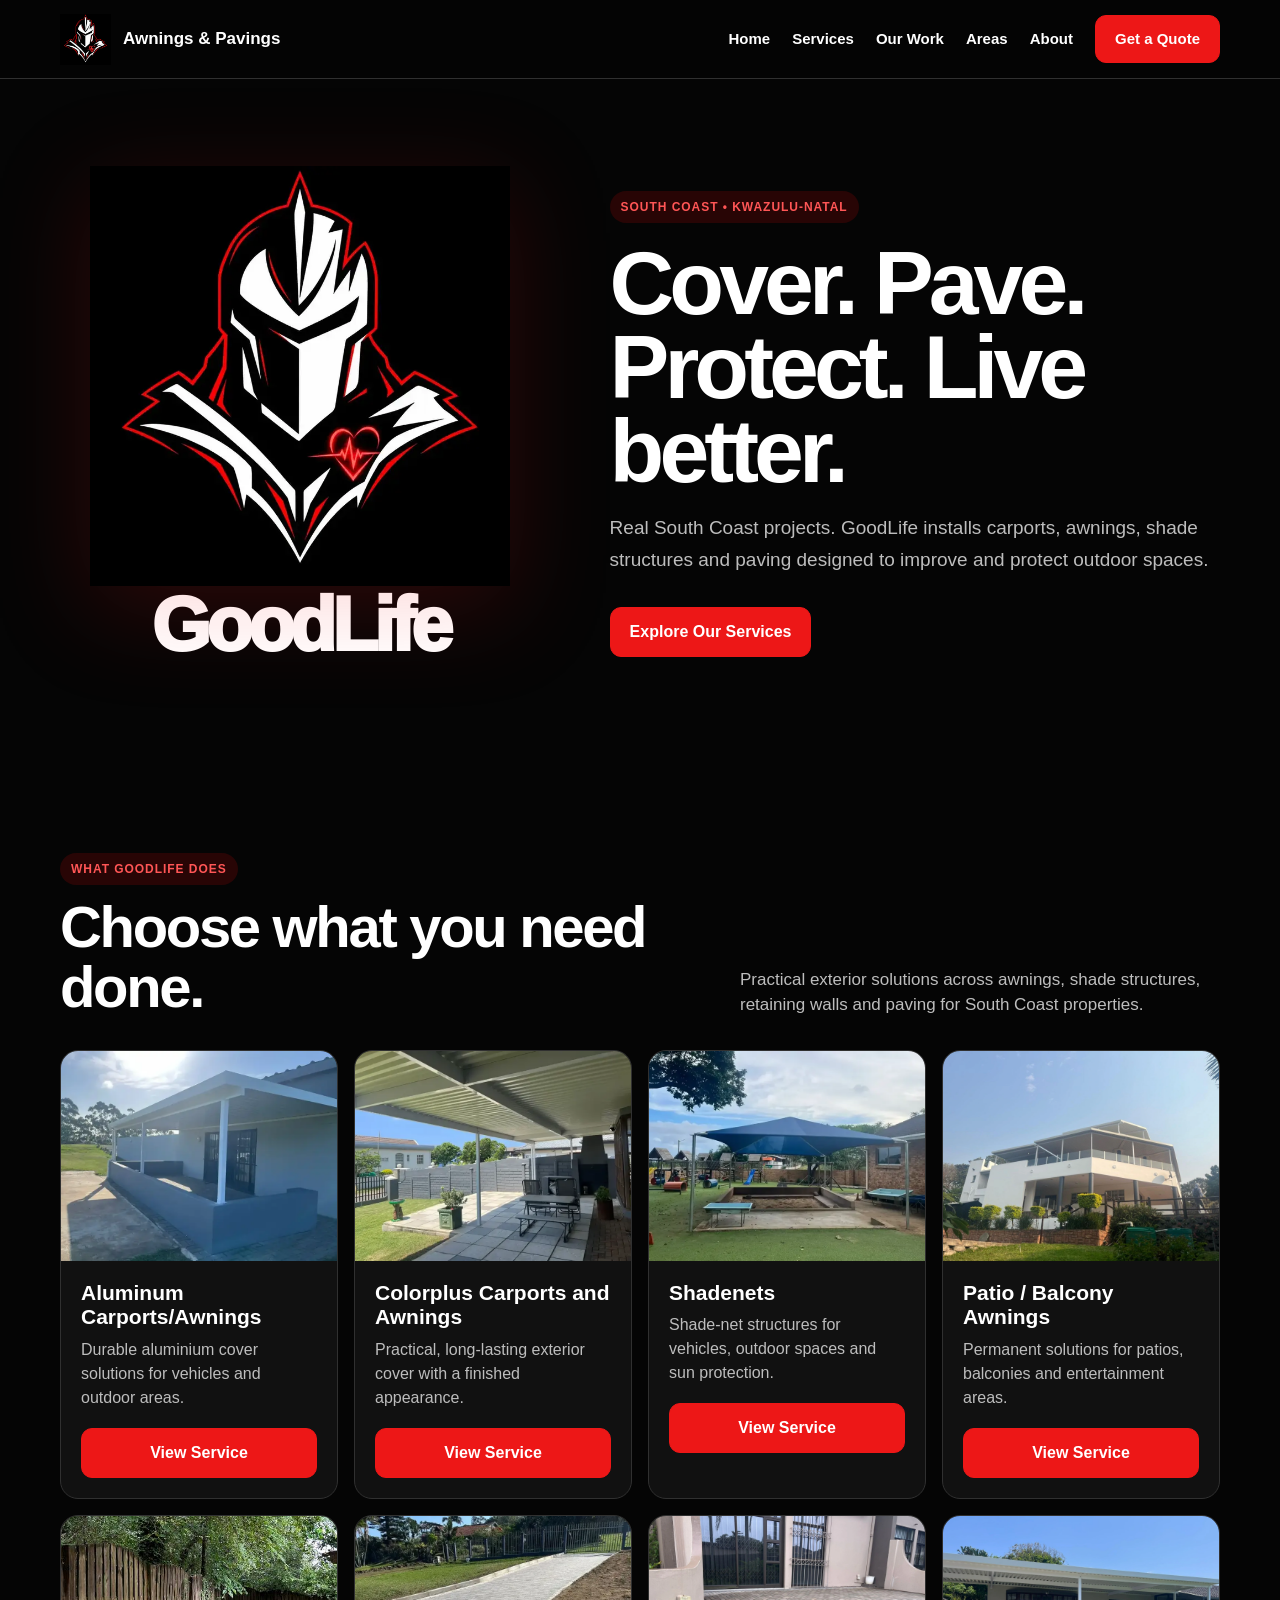
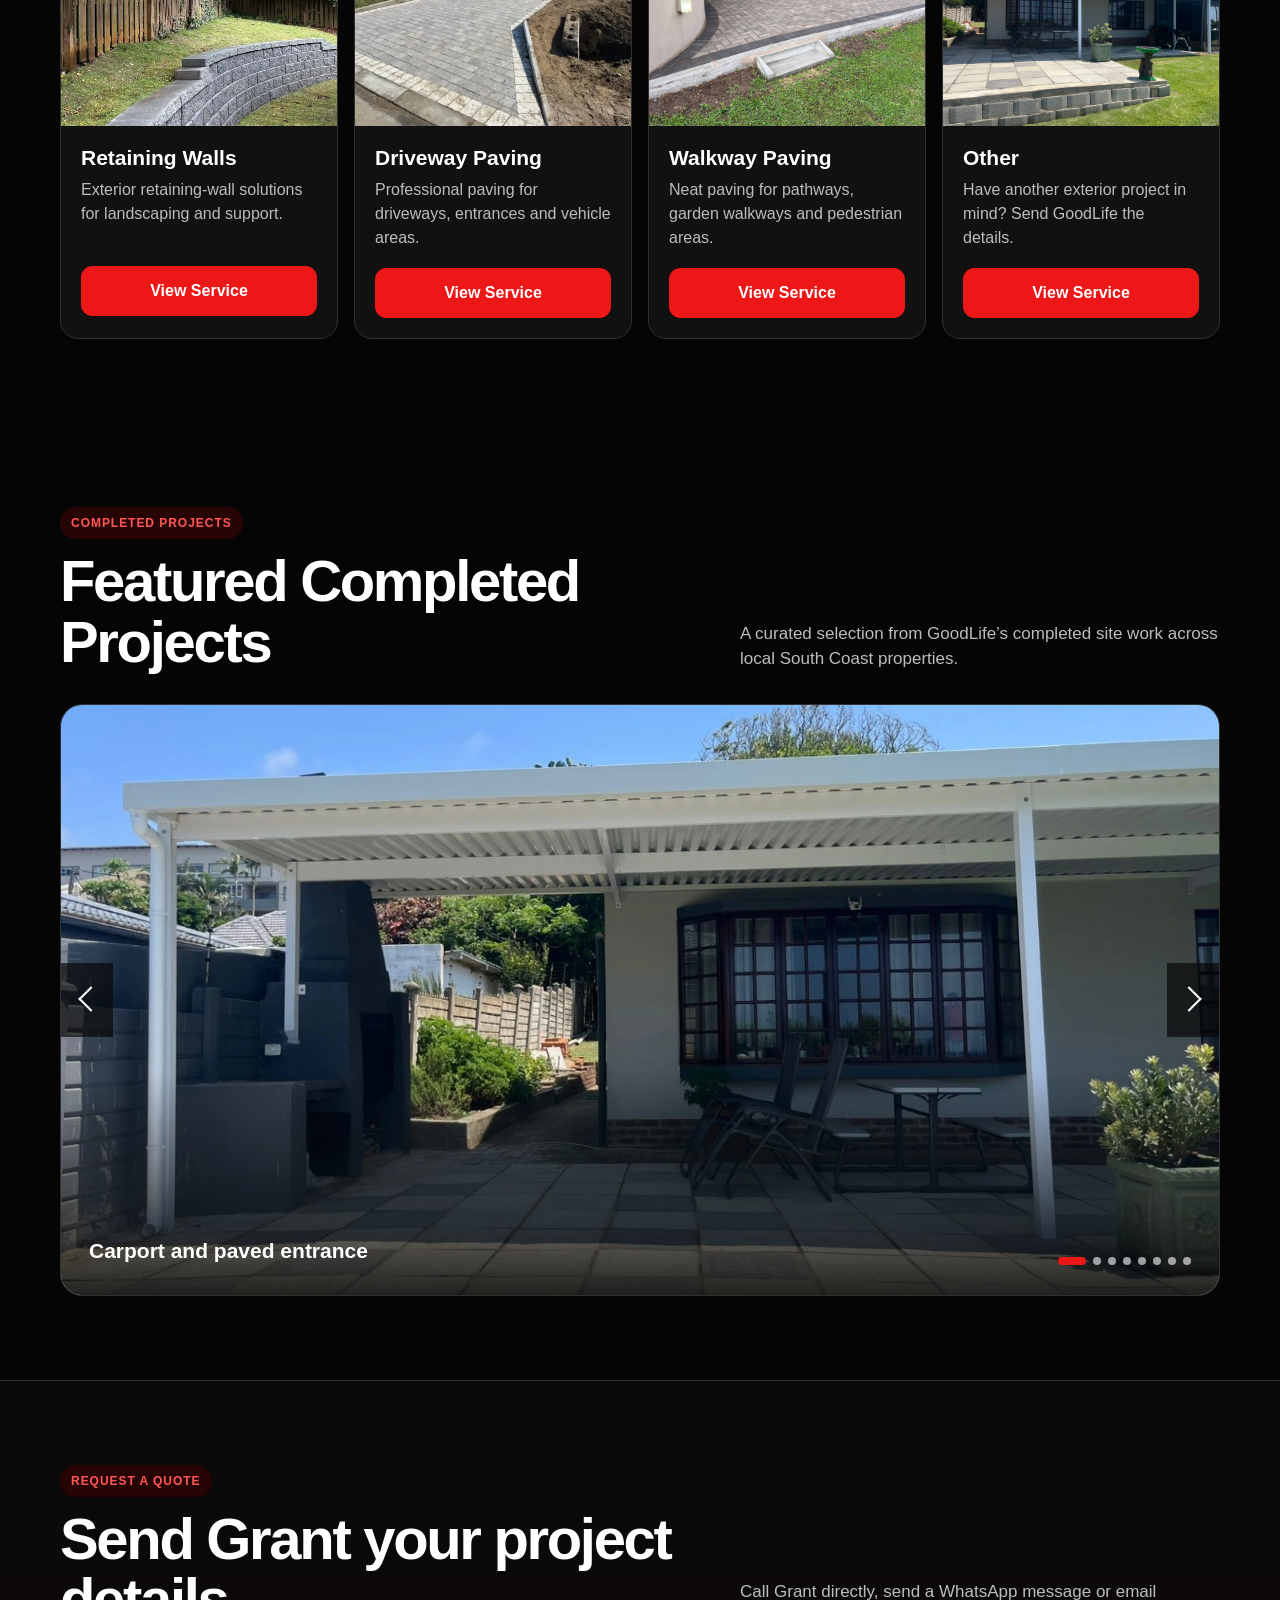
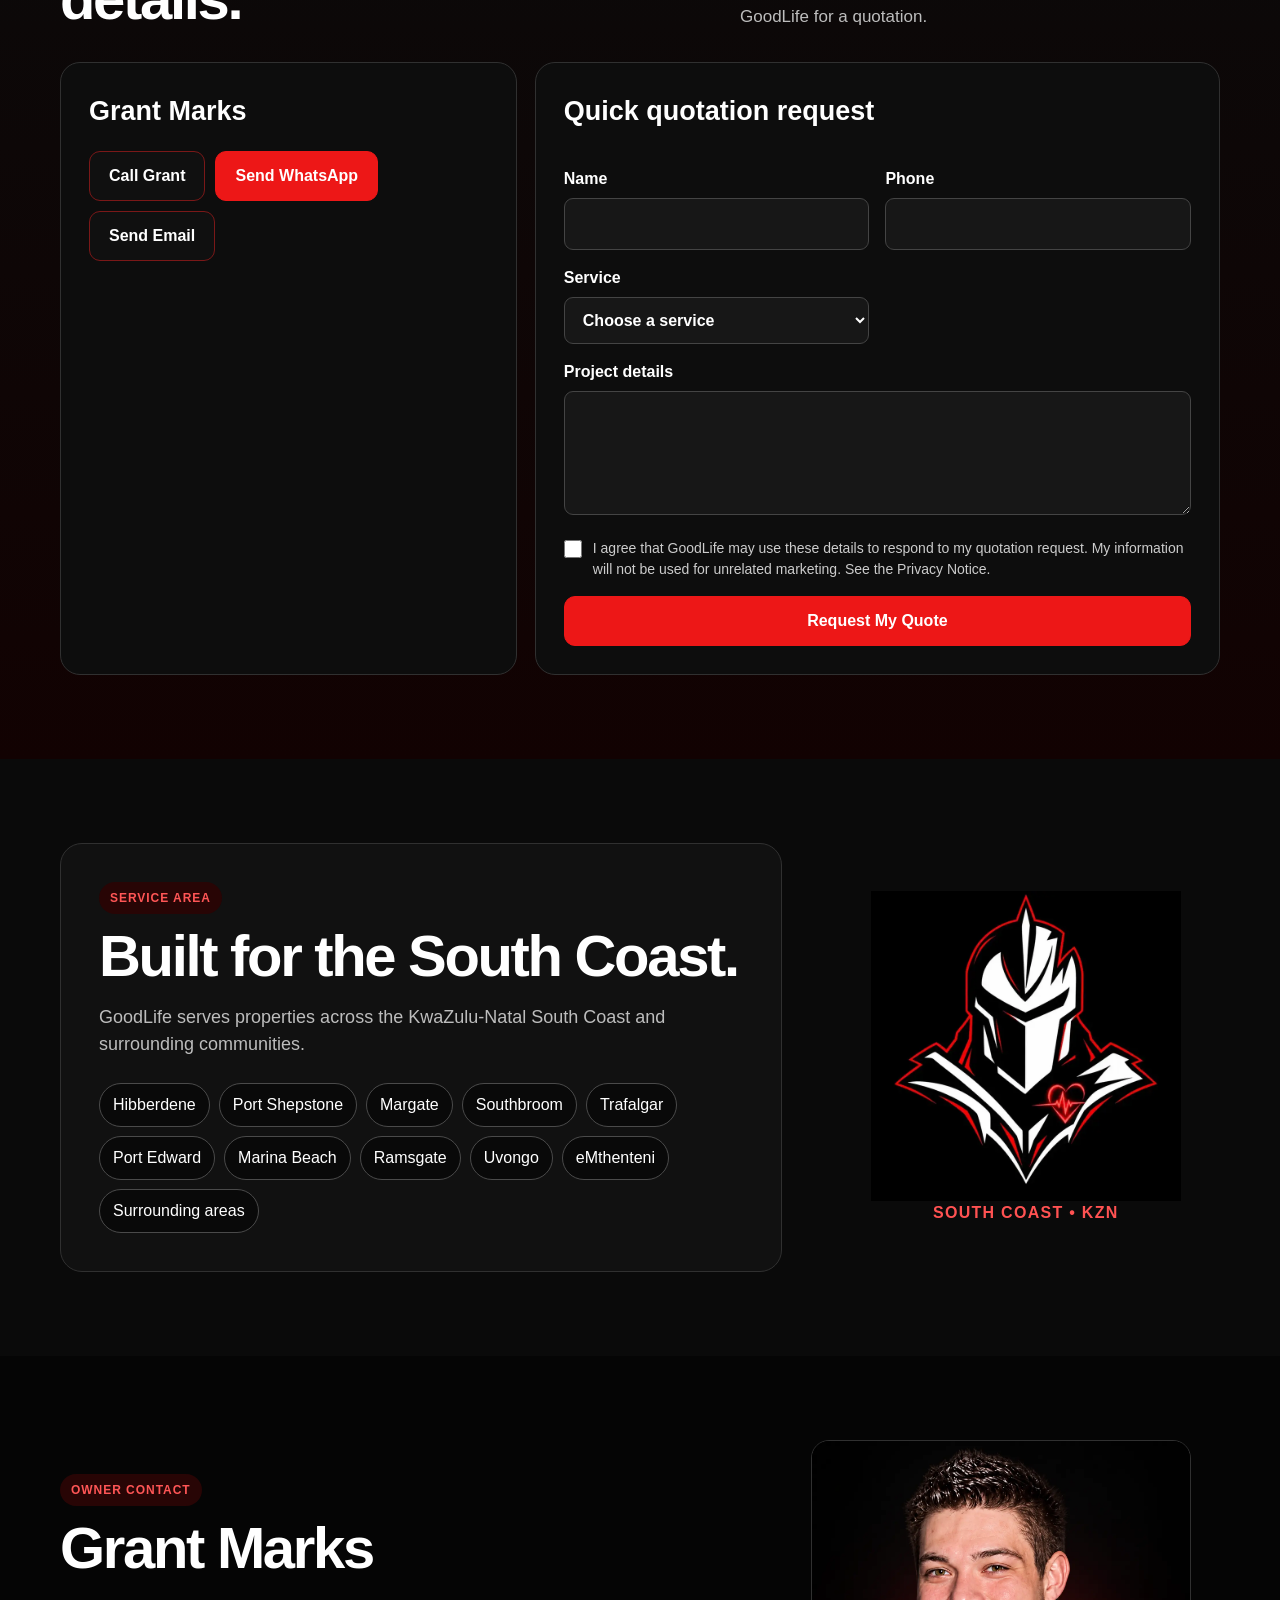
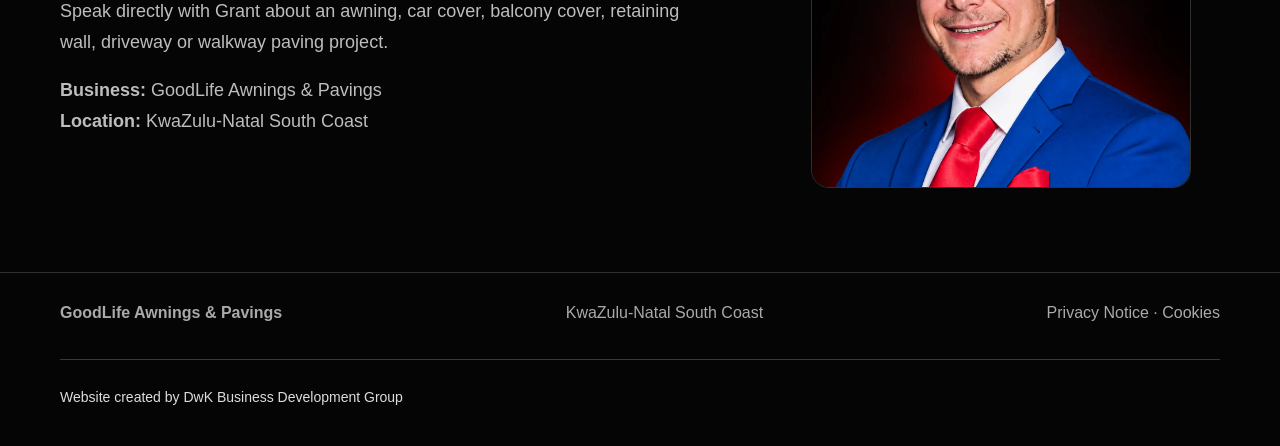
==== commit 9d13b308: "Footer: replace DwK contact panel with plain link to dwk-demo Co-authored-by: dylanwkriek <dylanwkri" ====
--- a/index.html
+++ b/index.html
@@ -1,4 +1,4 @@
-<!doctype html><html lang="en"><head><meta charset="utf-8"><meta name="viewport" content="width=device-width,initial-scale=1"><title>GoodLife Awnings &amp; Pavings | South Coast KZN</title><meta name="description" content="Awnings, carports, shade structures, retaining walls and paving across the KwaZulu-Natal South Coast."><link rel="stylesheet" href="styles.css"><link rel="manifest" href="manifest.webmanifest"><link rel="icon" type="image/png" sizes="32x32" href="assets/icons/favicon-32.png"><link rel="apple-touch-icon" sizes="180x180" href="assets/icons/apple-touch-icon.png"><meta name="theme-color" content="#111111"><style>.dwk-credit{box-sizing:border-box;flex-basis:100%;width:100%;max-width:1160px;margin:18px auto 0;padding:18px 0 2px;border-top:1px solid #393939;color:#ccc;font:14px/1.6 Arial,sans-serif}.dwk-credit summary{cursor:pointer;width:fit-content;max-width:100%;color:#ddd;padding:8px 0}.dwk-credit summary:focus-visible,.dwk-credit a:focus-visible{outline:2px solid #ff666b;outline-offset:4px}.dwk-credit p{margin:8px 0}.dwk-credit .dwk-links{display:flex;flex-wrap:wrap;gap:10px 20px}.dwk-credit a{display:inline-block;color:#ff8589;text-decoration:underline;overflow-wrap:anywhere;padding:8px 0;min-height:28px}@media(max-width:700px){.dwk-credit{font-size:13px}.dwk-credit .dwk-links{flex-direction:column;gap:0}}</style></head><body>
+<!doctype html><html lang="en"><head><meta charset="utf-8"><meta name="viewport" content="width=device-width,initial-scale=1"><title>GoodLife Awnings &amp; Pavings | South Coast KZN</title><meta name="description" content="Awnings, carports, shade structures, retaining walls and paving across the KwaZulu-Natal South Coast."><link rel="stylesheet" href="styles.css"><link rel="manifest" href="manifest.webmanifest"><link rel="icon" type="image/png" sizes="32x32" href="assets/icons/favicon-32.png"><link rel="apple-touch-icon" sizes="180x180" href="assets/icons/apple-touch-icon.png"><meta name="theme-color" content="#111111"><style>.dwk-credit{box-sizing:border-box;flex-basis:100%;width:100%;max-width:1160px;margin:18px auto 0;padding:26px 0 10px;border-top:1px solid #393939;color:#ddd;font:14px/1.6 Arial,sans-serif}.dwk-credit a{color:inherit;font:inherit;text-decoration:none}.dwk-credit a:hover,.dwk-credit a:focus{text-decoration:underline}.dwk-credit a:focus-visible{outline:2px solid #ff666b;outline-offset:4px}@media(max-width:700px){.dwk-credit{font-size:13px}}</style></head><body>
 <header><div class="wrap nav"><a class="brand" href="#home"><img src="assets/images/goodlife-logo.webp" alt="GoodLife knight logo"><strong>Awnings &amp; Pavings</strong></a><nav><a href="#home">Home</a><a href="#services">Services</a><a href="#work">Our Work</a><a href="#area">Areas</a><a href="#about">About</a><a class="btn primary" href="#contact">Get a Quote</a></nav></div></header><main>
 <section class="wrap hero" id="home"><div class="hero-logo"><img src="assets/images/goodlife-logo.webp" alt="GoodLife knight logo"><span>GoodLife</span></div><div class="hero-copy"><span class="tag">South Coast • KwaZulu-Natal</span><h1>Cover. Pave.<br>Protect. Live better.</h1><p class="lead">Real South Coast projects. GoodLife installs carports, awnings, shade structures and paving designed to improve and protect outdoor spaces.</p><a class="btn primary" href="#services">Explore Our Services</a></div></section>
 <section id="services"><div class="wrap"><div class="head"><div><span class="tag">What GoodLife does</span><h2>Choose what you need done.</h2></div><p>Practical exterior solutions across awnings, shade structures, retaining walls and paving for South Coast properties.</p></div><div class="services">
@@ -18,4 +18,4 @@
 <form class="contact-card" id="quoteForm"><h3>Quick quotation request</h3><label>Name<input id="nm" required autocomplete="name"></label><label>Phone<input id="ph" required inputmode="tel" autocomplete="tel"></label><label>Service<select id="sv" required><option value="">Choose a service</option><option>Aluminum Carports/Awnings</option><option>Colorplus Carports and Awnings</option><option>Shadenets</option><option>Patio / Balcony Awnings</option><option>Retaining Walls</option><option>Driveway Paving</option><option>Walkway Paving</option><option>Other</option></select></label><label>Project details<textarea id="msg" rows="4" required></textarea></label><label class="consent"><input id="dwkConsent" type="checkbox" required><span>I agree that GoodLife may use these details to respond to my quotation request. My information will not be used for unrelated marketing. See the <a href="privacy.html" target="_blank" rel="noopener">Privacy Notice</a>.</span></label><button class="btn primary" type="submit">Request My Quote</button></form></div></div></section>
 <section id="area"><div class="wrap area"><div class="area-box"><span class="tag">Service area</span><h2>Built for the South Coast.</h2><p>GoodLife serves properties across the KwaZulu-Natal South Coast and surrounding communities.</p><div class="chips"><span>Hibberdene</span><span>Port Shepstone</span><span>Margate</span><span>Southbroom</span><span>Trafalgar</span><span>Port Edward</span><span>Marina Beach</span><span>Ramsgate</span><span>Uvongo</span><span>eMthenteni</span><span>Surrounding areas</span></div></div><div class="area-logo"><img src="assets/images/goodlife-logo.webp" alt="GoodLife knight logo"><strong>SOUTH COAST • KZN</strong></div></div></section>
 <section id="about"><div class="wrap about"><div><span class="tag">Owner contact</span><h2>Grant Marks</h2><p>Speak directly with Grant about an awning, car cover, balcony cover, retaining wall, driveway or walkway paving project.</p><p><b>Business:</b> GoodLife Awnings &amp; Pavings<br><b>Location:</b> KwaZulu-Natal South Coast</p></div><img class="owner-portrait" src="assets/images/grant-marks-owner.webp" alt="Grant Marks, owner of GoodLife Awnings and Pavings" width="1312" height="1199" loading="lazy" decoding="async"></div></section>
-</main><footer><div class="wrap foot"><strong>GoodLife Awnings &amp; Pavings</strong><span>KwaZulu-Natal South Coast</span><span><a href="privacy.html">Privacy Notice</a> · <a href="cookies.html">Cookies</a></span><details class="dwk-credit"><summary>Website created by DwK Business Development Group</summary><p>Want a website for your business? Contact Dylan at DwK about website creation and maintenance.</p><div class="dwk-links"><a href="mailto:dylanw.kriek@gmail.com">Email: dylanw.kriek@gmail.com</a><a href="tel:+27784039839">Call: 078 403 9839</a><a href="https://wa.me/27784039839" target="_blank" rel="noopener noreferrer">WhatsApp Dylan</a></div></details></div></footer><div id="dwkStatus" aria-live="polite">DwK lead capture ready</div><script src="app.js"></script></body></html>
+</main><footer><div class="wrap foot"><strong>GoodLife Awnings &amp; Pavings</strong><span>KwaZulu-Natal South Coast</span><span><a href="privacy.html">Privacy Notice</a> · <a href="cookies.html">Cookies</a></span><div class="dwk-credit"><a href="https://dylanwkriek.github.io/dwk-demo" target="_blank" rel="noopener">Website created by DwK Business Development Group</a></div></div></footer><div id="dwkStatus" aria-live="polite">DwK lead capture ready</div><script src="app.js"></script></body></html>
